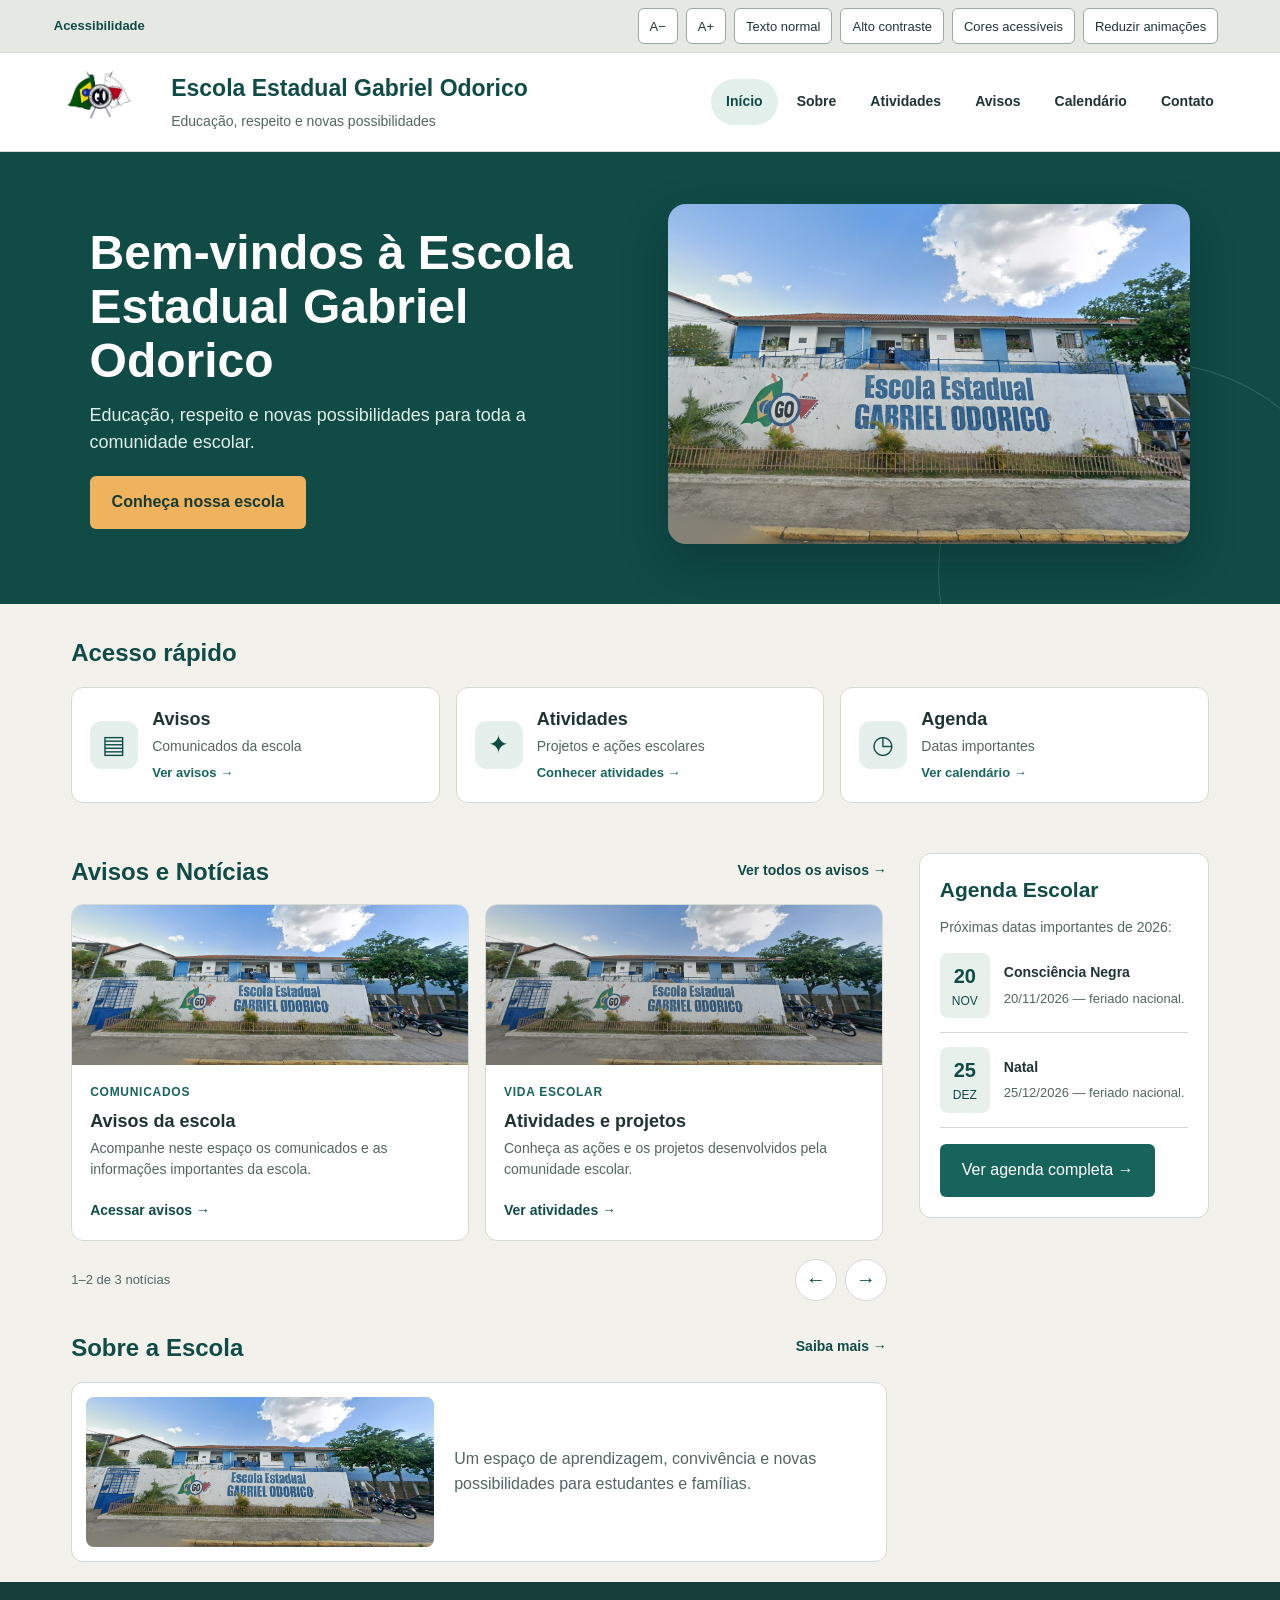
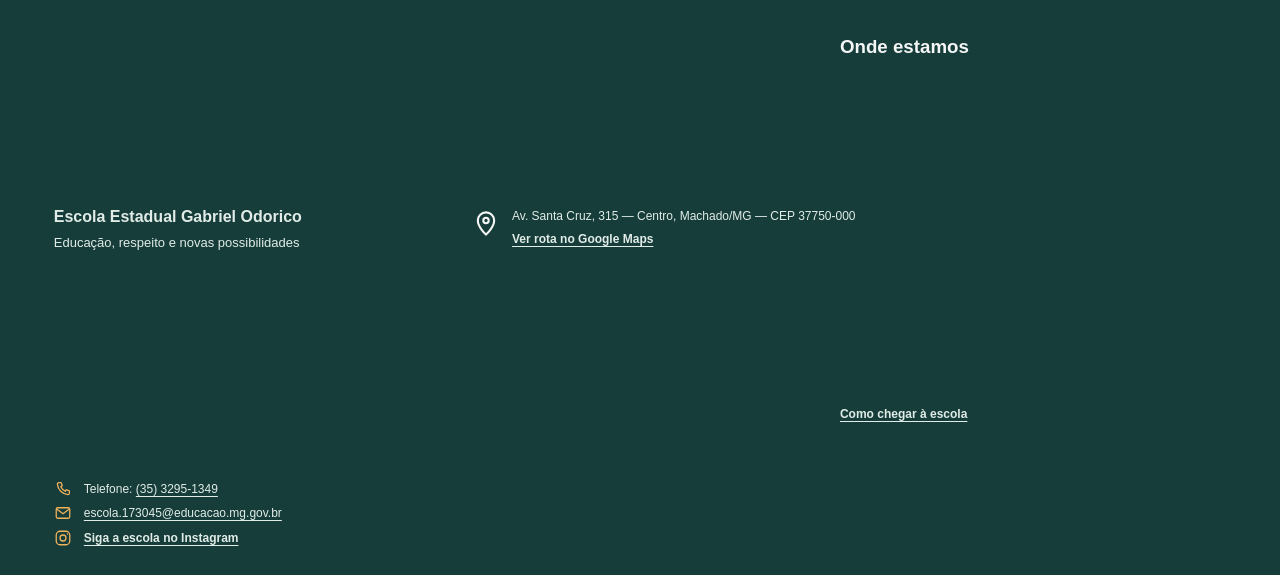
==== site-escola-gabriel-odorico-planilha-agenda/site-escola-gabriel-odorico-main/index.html @ 4b236f53 "EEGO" ====
<!DOCTYPE html>
<html lang="pt-BR">

<head>
    <meta charset="UTF-8">
    <meta name="viewport" content="width=device-width, initial-scale=1.0">
    <meta name="description" content="Conheça a Escola Estadual Gabriel Odorico, acompanhe avisos e consulte a agenda escolar.">

    <title>Escola Estadual Gabriel Odorico</title>

    <link rel="stylesheet" href="style.css">
</head>

<body>

    <a class="pular-conteudo" href="#conteudo">Pular para o conteúdo</a>

    <div class="acessibilidade" role="group" aria-label="Opções de acessibilidade">
        <span class="acessibilidade-titulo">Acessibilidade</span>
        <button type="button" id="diminuirFonte" aria-label="Diminuir tamanho do texto">A−</button>
        <button type="button" id="aumentarFonte" aria-label="Aumentar tamanho do texto">A+</button>
        <button type="button" id="restaurarFonte">Texto normal</button>
        <button type="button" id="altoContraste" aria-pressed="false">Alto contraste</button>
        <button type="button" id="coresAcessiveis" aria-pressed="false">Cores acessíveis</button>
        <button type="button" id="reduzirAnimacoes" aria-pressed="false">Reduzir animações</button>
        <span class="status-acessibilidade" id="statusAcessibilidade" role="status" aria-live="polite"></span>
    </div>

    <header class="cabecalho">

        <div class="logo">
            <img src="515514932_17965787864923751_4791740859324778420_n.jpg" alt="Logo da escola">
        </div>

        <div class="identidade">

            <h1>Escola Estadual Gabriel Odorico</h1>

            <p>Educação, respeito e novas possibilidades</p>

        </div>

        <button
            class="menu-mobile"
            id="menuMobile"
            aria-label="Abrir menu"
            aria-expanded="false">

            ☰

        </button>

        <nav class="menu" id="menu" aria-label="Navegação principal">

            <a href="index.html" class="ativo" aria-current="page">Início</a>
            <a href="sobre.html">Sobre</a>
            <a href="atividades.html">Atividades</a>
            <a href="noticias.html">Avisos</a>
            <a href="calendario.html">Calendário</a>
            <a href="#contato">Contato</a>
        </nav>

    </header>


    <!-- BANNER PRINCIPAL -->

    <section class="banner" aria-labelledby="tituloInicio">

        <div class="banner-texto">

            <h2 id="tituloInicio">Bem-vindos à Escola Estadual Gabriel Odorico</h2>

            <p>
                Educação, respeito e novas possibilidades para toda a comunidade escolar.
            </p>

            <a href="sobre.html" class="botao">Conheça nossa escola</a>

        </div>

        <div class="banner-imagem">

            <img
                src="Foto.png"
                alt="Registro da Escola Estadual Gabriel Odorico">

        </div>

    </section>


    <!-- ATALHOS RÁPIDOS -->

    <section class="container">

        <div class="titulo-secao">

            <h2>Acesso rápido</h2>

        </div>

        <div class="atalhos">

            <a href="noticias.html" class="atalho">
                <span class="icone" aria-hidden="true">▤</span>
                <h3>Avisos</h3>
                <p>Comunicados da escola</p>
                <span class="atalho-link">Ver avisos <span aria-hidden="true">→</span></span>
            </a>

            <a href="atividades.html" class="atalho">
                <span class="icone" aria-hidden="true">✦</span>
                <h3>Atividades</h3>
                <p>Projetos e ações escolares</p>
                <span class="atalho-link">Conhecer atividades <span aria-hidden="true">→</span></span>
            </a>

            <a href="calendario.html" class="atalho">
                <span class="icone" aria-hidden="true">◷</span>
                <h3>Agenda</h3>
                <p>Datas importantes</p>
                <span class="atalho-link">Ver calendário <span aria-hidden="true">→</span></span>
            </a>

        </div>

    </section>


    <!-- CONTEÚDO PRINCIPAL -->

    <main class="container" id="conteudo">

        <div class="conteudo-principal">

            <!-- COLUNA PRINCIPAL -->

            <div class="coluna-principal">


                <!-- AVISOS E NOTÍCIAS -->

                <section class="noticias-section" id="avisos">

                    <div class="titulo-secao">

                        <h2>Avisos e Notícias</h2>

                        <a href="noticias.html">Ver todos os avisos <span aria-hidden="true">→</span></a>

                    </div>

                    <p class="feed-status" id="feedStatus" role="status" aria-live="polite">
                        
                    </p>

                    <div class="carrossel-noticias" role="group" aria-label="Carrossel de avisos e notícias">
                        <div class="noticias" id="carrosselNoticias" tabindex="0" aria-label="Notícias; use os botões anterior e próxima para navegar">
                            <article class="noticia">
                                <img class="imagem-noticia" src="Foto.png" alt="">

                                <div class="noticia-conteudo">
                                    <small>Comunicados</small>
                                    <h3>Avisos da escola</h3>
                                    <p>Acompanhe neste espaço os comunicados e as informações importantes da escola.</p>
                                    <a href="noticias.html">Acessar avisos <span aria-hidden="true">→</span></a>
                                </div>
                            </article>

                            <article class="noticia">
                                <img class="imagem-noticia imagem-noticia-alternativa" src="Foto.png" alt="">
                                <div class="noticia-conteudo">
                                    <small>Vida escolar</small>
                                    <h3>Atividades e projetos</h3>
                                    <p>Conheça as ações e os projetos desenvolvidos pela comunidade escolar.</p>
                                    <a href="atividades.html">Ver atividades <span aria-hidden="true">→</span></a>
                                </div>
                            </article>

                            <article class="noticia">
                                <img class="imagem-noticia imagem-noticia-comunidade" src="Foto.png" alt="">
                                <div class="noticia-conteudo">
                                    <small>Informações</small>
                                    <h3>Novidades da comunidade</h3>
                                    <p>Consulte as atualizações e participe da vida escolar.</p>
                                    <a href="noticias.html">Ver novidades <span aria-hidden="true">→</span></a>
                                </div>
                            </article>
                        </div>
                        <div class="controles-carrossel">
                            <span id="posicaoCarrossel" role="status" aria-live="polite">1–2 de 3 notícias</span>
                            <div class="botoes-carrossel">
                                <button type="button" id="noticiaAnterior" aria-label="Mostrar notícias anteriores">←</button>
                                <button type="button" id="proximaNoticia" aria-label="Mostrar próximas notícias">→</button>
                            </div>
                        </div>
                    </div>

                </section>


                <!-- DESTAQUES DA ESCOLA -->

                <section class="destaques" id="sobre">

                    <div class="titulo-secao">

                        <h2>Sobre a Escola</h2>

                        <a href="sobre.html">Saiba mais <span aria-hidden="true">→</span></a>

                    </div>

                    <div class="apresentacao-escola">
                        <img src="Foto.png" alt="Registro da Escola Estadual Gabriel Odorico">
                        <p>
                            Um espaço de aprendizagem, convivência e novas possibilidades para estudantes e famílias.
                        </p>
                    </div>

                </section>

            </div>


            <!-- PRÉVIA DA AGENDA ESCOLAR -->

            <aside class="eventos" aria-labelledby="agendaInicio">
                <h2 id="agendaInicio">Agenda Escolar</h2>
                <p class="feed-status" id="agendaStatus" role="status" aria-live="polite"></p>
                <p>Próximas datas importantes de 2026:</p>

                <div class="evento">
                    <div class="data"><strong>20</strong><span>NOV</span></div>
                    <div>
                        <h3>Consciência Negra</h3>
                        <p>20/11/2026 — feriado nacional.</p>
                    </div>
                </div>

                <div class="evento">
                    <div class="data"><strong>25</strong><span>DEZ</span></div>
                    <div>
                        <h3>Natal</h3>
                        <p>25/12/2026 — feriado nacional.</p>
                    </div>
                </div>

                <a class="botao" href="calendario.html">Ver agenda completa →</a>
            </aside>

        </div>

    </main>


    <!-- RODAPÉ -->

    <footer class="rodape" id="contato">


        <!-- NOME DA ESCOLA -->

        <div class="rodape-escola">

            <h3>Escola Estadual Gabriel Odorico</h3>

            <p>
                Educação, respeito e novas possibilidades
            </p>

        </div>


        <!-- ENDEREÇO -->

        <div class="rodape-endereco">

            <svg class="icone-localizacao" aria-hidden="true" viewBox="0 0 24 24">
                <path d="M12 21s7-6.2 7-12a7 7 0 1 0-14 0c0 5.8 7 12 7 12Z" fill="none" stroke="currentColor" stroke-width="1.8"/>
                <circle cx="12" cy="9" r="2.3" fill="none" stroke="currentColor" stroke-width="1.8"/>
            </svg>

            <div class="endereco-texto">

                <p>
                    Av. Santa Cruz, 315 — Centro, Machado/MG — CEP 37750-000
                </p>

                <a class="link-mapa" href="https://www.google.com/maps/dir/?api=1&amp;destination=Escola+Estadual+Gabriel+Odorico" target="_blank" rel="noopener noreferrer">
                    Ver rota no Google Maps
                </a>

            </div>

        </div>


        <!-- MAPA INTERATIVO DA ESCOLA -->
        <div class="rodape-mapa">
            <h3>Onde estamos</h3>
            <iframe
                title="Mapa da Escola Estadual Gabriel Odorico em Machado, MG"
                src="https://www.google.com/maps?q=-21.6808297,-45.9228668&amp;z=17&amp;output=embed"
                width="100%"
                height="320"
                style="border:0;"
                loading="lazy"
                referrerpolicy="no-referrer-when-downgrade"
                allowfullscreen></iframe>
            <a class="link-mapa" href="https://www.google.com/maps/dir/?api=1&amp;destination=-21.6808297%2C-45.9228668" target="_blank" rel="noopener noreferrer">Como chegar à escola</a>
        </div>

        <!-- TELEFONE E EMAIL -->

        <div class="rodape-contato">

            <div class="contato-item">

                <svg aria-hidden="true" viewBox="0 0 24 24"><path d="M6.5 3.5h3l1.5 4-2 1.5a15 15 0 0 0 6 6l1.5-2 4 1.5v3c0 1.1-.9 2-2 2A15.5 15.5 0 0 1 4.5 5.5c0-1.1.9-2 2-2Z" fill="none" stroke="currentColor" stroke-width="1.7" stroke-linejoin="round"/></svg>

                <p>Telefone: <a href="tel:+553532951349">(35) 3295-1349</a></p>

            </div>

            <div class="contato-item">

                <svg aria-hidden="true" viewBox="0 0 24 24"><rect x="3" y="5" width="18" height="14" rx="2" fill="none" stroke="currentColor" stroke-width="1.7"/><path d="m4 7 8 6 8-6" fill="none" stroke="currentColor" stroke-width="1.7"/></svg>

                <p><a href="mailto:escola.173045@educacao.mg.gov.br">escola.173045@educacao.mg.gov.br</a></p>

            </div>

            <div class="contato-item">

                <svg aria-hidden="true" viewBox="0 0 24 24"><rect x="3" y="3" width="18" height="18" rx="5" fill="none" stroke="currentColor" stroke-width="1.7"/><circle cx="12" cy="12" r="4" fill="none" stroke="currentColor" stroke-width="1.7"/><circle cx="18" cy="6.5" r="1" fill="currentColor"/></svg>

                <a class="link-instagram" href="https://www.instagram.com/eegabrielodorico/" target="_blank" rel="noopener noreferrer">
                    Siga a escola no Instagram
                </a>

            </div>

        </div>


    </footer>

    <!-- JAVASCRIPT -->

    <script src="script.js"></script>

</body>

</html>
---- site-escola-gabriel-odorico-planilha-agenda/site-escola-gabriel-odorico-main/style.css ----
/* CONFIGURAÇÕES GERAIS */

* {
    margin: 0;
    padding: 0;
    box-sizing: border-box;
}

html {
    scroll-behavior: smooth;
}

body {
    font-family: Arial, Helvetica, sans-serif;
    color: #222;
    background-color: #f7f7f7;
}

body.alto-contraste,
body.alto-contraste * {
    color: #fff !important;
    background-color: #000 !important;
    border-color: #fff !important;
}

body.alto-contraste a {
    text-decoration: underline;
}

a:focus-visible,
button:focus-visible {
    outline: 3px solid #155eef;
    outline-offset: 3px;
}

.pular-conteudo {
    position: absolute;
    top: -100px;
    left: 12px;
    z-index: 10;
    padding: 10px 14px;
    background: #fff;
    color: #222;
}

.pular-conteudo:focus {
    top: 12px;
}

a {
    text-decoration: none;
    color: inherit;
}

.container {
    max-width: 1400px;
    margin: auto;
    padding: 20px 4% 10px;
}


/* CABEÇALHO */

.cabecalho {
    display: flex;
    align-items: center;
    justify-content: space-between;
    gap: 20px;
    padding: 12px 4%;
    background-color: white;
    border-bottom: 1px solid #ddd;
}

.logo img {
    width: 120px;
    height: 65px;
    object-fit: contain;
}

.identidade {
    flex: 1;
}

.identidade h1 {
    font-size: 23px;
    margin-bottom: 5px;
}

.identidade p {
    color: #666;
    font-size: 14px;
}

.menu {
    display: flex;
    align-items: center;
    gap: 8px;
}

.menu a {
    padding: 12px 15px;
    font-size: 14px;
    border-radius: 4px;
}

.menu a:hover,
.menu .ativo {
    background-color: #e5e5e5;
}

.menu-mobile {
    display: none;
    background: none;
    border: none;
    font-size: 28px;
    cursor: pointer;
}


/* BANNER PRINCIPAL */

.banner {
    display: flex;
    align-items: center;
    justify-content: space-between;
    gap: 40px;
    padding: 35px 7%;
    background-color: #dfe0e3;
}

.banner-texto {
    flex: 1;
}

.banner-texto h2 {
    font-size: 36px;
    margin-bottom: 15px;
}

.banner-texto p {
    font-size: 18px;
    line-height: 1.5;
    margin-bottom: 20px;
}

.botao {
    display: inline-block;
    background-color: #555;
    color: white;
    padding: 14px 22px;
    border-radius: 6px;
    transition: 0.3s;
}

.botao:hover {
    background-color: #333;
}

.banner-imagem {
    flex: 1;
}

.banner-imagem img {
    width: 100%;
    height: 240px;
    object-fit: cover;
    border-radius: 5px;
}


/* TÍTULOS DAS SEÇÕES */

.titulo-secao {
    display: flex;
    align-items: center;
    justify-content: space-between;
    gap: 15px;
    margin-bottom: 12px;
}

.titulo-secao h2 {
    font-size: 24px;
}

.titulo-secao a {
    font-size: 14px;
    white-space: nowrap;
}


/* ATALHOS RÁPIDOS */

.atalhos {
    display: grid;
    grid-template-columns: repeat(5, 1fr);
    gap: 12px;
}

.atalho {
    background-color: white;
    border: 1px solid #ccc;
    border-radius: 5px;
    padding: 20px 12px;
    text-align: center;
    transition: 0.3s;
}

.atalho:hover {
    transform: translateY(-4px);
    box-shadow: 0 4px 10px #00000015;
}

.icone {
    display: block;
    font-size: 35px;
    margin-bottom: 10px;
}

.atalho h3 {
    font-size: 18px;
    margin-bottom: 8px;
}

.atalho p {
    font-size: 14px;
    color: #666;
    margin-bottom: 10px;
}


/* ÁREA PRINCIPAL */

.conteudo-principal {
    display: grid;
    grid-template-columns: minmax(0, 3fr) minmax(260px, 1fr);
    gap: 25px;
}

.coluna-principal {
    min-width: 0;
}


/* AVISOS E NOTÍCIAS */

.noticias {
    display: grid;
    grid-template-columns: repeat(3, minmax(0, 1fr));
    gap: 10px;
}

.feed-status {
    margin: -4px 0 12px;
    color: #555;
    font-size: 12px;
    line-height: 1.4;
}

.noticia {
    display: flex;
    flex-direction: row;
    align-items: flex-start;
    gap: 12px;

    min-width: 0;
    min-height: 145px;

    padding: 12px;

    background-color: white;
    border: 1px solid #ddd;
    border-radius: 4px;
}


/* QUADRADO DAS IMAGENS */

.imagem-placeholder {
    width: 90px;
    height: 65px;

    flex-shrink: 0;

    background-color: #e0e2e5;

    border: 1px solid #bfc2c5;

    position: relative;

    overflow: hidden;
}


/* PRIMEIRA LINHA DIAGONAL */

.imagem-placeholder::before {
    content: "";

    position: absolute;

    width: 140%;
    height: 1px;

    background-color: #b5b8bb;

    top: 50%;
    left: -20%;

    transform: rotate(33deg);
}


/* SEGUNDA LINHA DIAGONAL */

.imagem-placeholder::after {
    content: "";

    position: absolute;

    width: 140%;
    height: 1px;

    background-color: #b5b8bb;

    top: 50%;
    left: -20%;

    transform: rotate(-33deg);
}


/* TEXTO DAS NOTÍCIAS */

.noticia-conteudo {
    display: flex;
    flex-direction: column;

    flex: 1;
    min-width: 0;

    height: 100%;
}

.noticia small {
    display: block;

    color: #777;
    font-size: 11px;

    margin-bottom: 5px;
}

.noticia h3 {
    font-size: 14px;
    line-height: 1.2;

    margin: 0 0 8px 0;
}

.noticia p {
    color: #666;

    font-size: 12px;
    line-height: 1.35;

    margin-bottom: 8px;
}

.noticia a {
    display: inline-block;

    font-size: 12px;
    font-weight: bold;

    margin-top: auto;
}


/* DESTAQUES DA ESCOLA */

.destaques {
    margin-top: 35px;
    margin-bottom: 0;
}

.sobre-introducao {
    margin: -2px 0 14px;
    color: #555;
    font-size: 14px;
    line-height: 1.5;
}

.destaques-cards {
    display: grid;
    grid-template-columns: repeat(3, minmax(0, 1fr));
    gap: 10px;
}


/* CARD DE DESTAQUE */

.destaque {
    display: flex;
    flex-direction: row;
    align-items: center;

    gap: 12px;

    min-width: 0;
    min-height: 100px;

    padding: 12px;

    background-color: white;
    border: 1px solid #ddd;
    border-radius: 4px;
}


/* QUADRADO DOS DESTAQUES */

.destaque .imagem-placeholder {
    width: 82px;
    height: 70px;

    flex-shrink: 0;
}


/* TEXTO DOS DESTAQUES */

.destaque-conteudo {
    flex: 1;
    min-width: 0;
}

.destaque h3 {
    font-size: 14px;
    line-height: 1.2;

    margin-bottom: 8px;
}

.destaque p {
    color: #666;

    font-size: 12px;
    line-height: 1.35;
}


/* PRÓXIMOS EVENTOS */

.eventos {
    background-color: white;
    border: 1px solid #ddd;
    border-radius: 5px;

    padding: 18px;

    align-self: start;
}

.eventos h2 {
    font-size: 21px;
    margin-bottom: 15px;
}

.evento {
    display: flex;
    align-items: center;
    gap: 12px;
    padding: 8px 0;
    border-bottom: 1px solid #ddd;
}

.data {
    display: flex;
    flex-direction: column;
    align-items: center;

    min-width: 50px;

    padding: 8px;

    background-color: #eee;
    border: 1px solid #ccc;
}

.data strong {
    font-size: 20px;
}

.data span {
    font-size: 12px;
}

.evento h3 {
    font-size: 14px;
    margin-bottom: 5px;
}

.evento p {
    font-size: 13px;
    color: #777;
}


/* CALENDÁRIO */

.calendario {
    margin-top: 20px;
}

.calendario h3 {
    margin-bottom: 10px;
}

.calendario p {
    color: #666;

    font-size: 14px;
    line-height: 1.5;

    margin-bottom: 12px;
}

.calendario table {
    width: 100%;
    border-collapse: collapse;
    text-align: center;
    font-size: 13px;
}

.calendario th,
.calendario td {
    padding: 7px 3px;
}

.calendario th {
    font-weight: bold;
}

.calendario td {
    border: 1px solid #eee;
}

.dia-evento {
    background-color: #777;
    color: white;
    border-radius: 50%;
}

.calendario-pagina {
    max-width: 760px;
    margin: 20px auto;
}

.navegacao-calendario {
    display: grid;
    grid-template-columns: 44px 1fr 44px;
    align-items: center;
    gap: 12px;
    margin-bottom: 12px;
}

.navegacao-calendario h2 {
    margin: 0;
    text-align: center;
    text-transform: capitalize;
}

.seta-calendario {
    width: 42px;
    height: 42px;
    border: 1px solid #ccc;
    border-radius: 50%;
    background: #f7f7f7;
    color: #222;
    font-size: 24px;
    cursor: pointer;
}

.seta-calendario:hover {
    background: #e5e5e5;
}

.calendario-mensal {
    margin-top: 20px;
}

.dias-semana,
.grade-calendario {
    display: grid;
    grid-template-columns: repeat(7, minmax(0, 1fr));
    text-align: center;
}

.dias-semana {
    padding-bottom: 8px;
    color: #666;
    font-size: 13px;
    font-weight: bold;
}

.grade-calendario {
    gap: 5px;
}

.dia-calendario {
    display: flex;
    min-height: 58px;
    flex-direction: column;
    align-items: center;
    justify-content: center;
    gap: 3px;
    border: 1px solid #eee;
    border-radius: 5px;
    background: #fff;
    font-size: 14px;
}

.dia-calendario.vazio {
    border-color: transparent;
    background: transparent;
}

.dia-calendario.feriado {
    border-color: #777;
    background: #e5e5e5;
    font-weight: bold;
}

.marcador-feriado {
    width: 6px;
    height: 6px;
    border-radius: 50%;
    background: #555;
}

.lista-feriados-mes,
.lista-eventos-escola {
    margin-top: 24px;
}

.lista-feriados-mes h3,
.lista-eventos-escola h3 {
    margin-bottom: 10px;
    font-size: 18px;
}

.feriado-mes {
    padding: 10px 0;
    border-bottom: 1px solid #ddd;
}

.feriado-mes strong {
    display: block;
    margin-bottom: 4px;
}

.feriado-mes p,
#semFeriados {
    color: #666;
    font-size: 13px;
    line-height: 1.4;
}

#semFeriados {
    margin: 0;
}

body.alto-contraste .dia-calendario.feriado,
body.alto-contraste .seta-calendario {
    border: 1px solid #fff;
}


/* RODAPÉ */

.rodape {
    width: 100%;
    min-height: 70px;

    display: grid;

    grid-template-columns:
        1.45fr
        1fr
        1.2fr;

    align-items: center;

    gap: 25px;

    padding: 8px 4.2%;

    background-color: #d1d2d5;

    border-top: 1px solid #c5c5c5;

    color: #222;
}


/* NOME DA ESCOLA */

.rodape-escola {
    min-width: 0;
}

.rodape-escola h3 {
    font-size: 16px;
    font-weight: 600;

    margin-bottom: 3px;

    white-space: nowrap;
}

.rodape-escola p {
    font-size: 13px;
    color: #666;

    white-space: nowrap;
}


/* ENDEREÇO */

.rodape-endereco {
    display: flex;
    align-items: center;

    gap: 12px;

    min-width: 0;
}

.icone-localizacao {
    width: 26px;
    height: 34px;

    flex-shrink: 0;
}

.endereco-texto p {
    font-size: 12px;
    color: #666;

    line-height: 1.5;

    white-space: nowrap;
}

.link-mapa {
    display: inline-block;
    margin-top: 5px;
    color: #333;
    font-size: 12px;
    text-decoration: underline;
}


/* TELEFONE E EMAIL */

.rodape-contato {
    display: flex;
    flex-direction: column;

    gap: 6px;

    min-width: 0;
}

.contato-item {
    display: flex;
    align-items: center;

    gap: 12px;
}

.contato-item span {
    width: 17px;
    flex-shrink: 0;

    color: #777;
}

.contato-item p {
    font-size: 12px;
    color: #666;

    white-space: nowrap;
}

.link-instagram {
    color: #666;
    font-size: 12px;
    text-decoration: underline;
}


/* REDES SOCIAIS */

.rodape-redes {
    display: flex;
    align-items: center;
    justify-content: flex-end;

    gap: 18px;
}

.acessibilidade {
    display: flex;
    align-items: center;
    justify-content: flex-end;
    flex-wrap: wrap;
    gap: 8px;
    padding: 8px 4.2%;
    background: #d1d2d5;
}

.status-acessibilidade {
    color: #333;
    font-size: 12px;
}

.acessibilidade button {
    padding: 6px 10px;
    border: 1px solid #777;
    border-radius: 4px;
    background: #fff;
    color: #222;
    cursor: pointer;
}

.rede-social {
    width: 38px;
    height: 38px;

    display: flex;
    align-items: center;
    justify-content: center;

    flex-shrink: 0;

    border-radius: 50%;

    background-color: #777;
    color: white;

    transition: background-color 0.2s;
}

.rede-social:hover {
    background-color: #555;
}

body.cores-acessiveis .menu a:hover,
body.cores-acessiveis .menu .ativo {
    background-color: #dceeff;
    color: #123b63;
    outline: 2px solid #245b8f;
}

body.cores-acessiveis .botao {
    background-color: #174f7a;
    color: #fff;
    border: 2px solid #103653;
}

body.cores-acessiveis .acessibilidade {
    background-color: #e8f1f8;
}

body.cores-acessiveis .acessibilidade button[aria-pressed="true"] {
    background-color: #174f7a;
    color: #fff;
    border-color: #103653;
}

body.cores-acessiveis .status-acessibilidade {
    color: #123b63;
}

body.cores-acessiveis .dia-calendario.feriado {
    background-color: #fff2b3;
    border: 2px solid #174f7a;
    color: #123b63;
}

body.cores-acessiveis .marcador-feriado {
    width: auto;
    height: auto;
    border-radius: 0;
    background: transparent;
}

body.cores-acessiveis .marcador-feriado::after {
    content: "F";
    font-size: 10px;
    font-weight: bold;
}

body.cores-acessiveis .seta-calendario {
    background-color: #e8f1f8;
    color: #123b63;
    border: 2px solid #174f7a;
}


/* RESPONSIVIDADE PARA TABLETS */

@media (max-width: 1000px) {

    .cabecalho {
        flex-wrap: wrap;
    }

    .menu {
        width: 100%;

        justify-content: center;
        flex-wrap: wrap;
    }

    .atalhos {
        grid-template-columns: repeat(3, 1fr);
    }
.conteudo-principal {
    display: grid;
    grid-template-columns: 3fr 1fr;
    gap: 25px;

    align-items: start;
}

    .eventos {
        width: 100%;
    }

    .rodape {
        grid-template-columns: 1fr 1fr;

        gap: 18px;

        padding: 20px 4%;
    }

    .rodape-redes {
        justify-content: flex-start;
    }

}


/* RESPONSIVIDADE PARA CELULARES */

@media (max-width: 600px) {

    /* CABEÇALHO */

    .cabecalho {
        gap: 10px;
    }

    .logo img {
        width: 65px;
        height: 50px;
    }

    .identidade h1 {
        font-size: 16px;
    }

    .identidade p {
        font-size: 12px;
    }

    .menu-mobile {
        display: block;
    }

    .menu {
        display: none;

        flex-direction: column;
        align-items: stretch;
    }

    .menu.aberto {
        display: flex;
    }

    .menu a {
        text-align: center;
    }


    /* BANNER */

    .banner {
        flex-direction: column;

        padding: 30px 5%;

        gap: 20px;
    }

    .banner-texto h2 {
        font-size: 27px;
    }

    .banner-texto p {
        font-size: 16px;
    }

    .banner-imagem img {
        height: 180px;
    }


    /* ATALHOS */

    .atalhos {
        grid-template-columns: repeat(2, 1fr);
    }


    /* NOTÍCIAS */

    .noticias {
        grid-template-columns: 1fr;
    }

    .noticia {
        min-height: 120px;
    }

    .noticia .imagem-placeholder {
        width: 100px;
        height: 70px;
    }


    /* DESTAQUES */

    .destaques-cards {
        grid-template-columns: 1fr;
    }

    .destaque {
        min-height: 100px;
    }


    /* TÍTULOS */

    .titulo-secao h2 {
        font-size: 20px;
    }

    .titulo-secao a {
        font-size: 12px;
    }


    /* RODAPÉ */

    .rodape {
        grid-template-columns: 1fr;

        gap: 20px;

        padding: 25px 6%;
    }

    .rodape-escola h3,
    .rodape-escola p,
    .endereco-texto p,
    .contato-item p {
        white-space: normal;
    }

    .rodape-redes {
        justify-content: center;
    }

    .calendario-pagina {
        padding: 14px;
    }

    .navegacao-calendario {
        grid-template-columns: 38px 1fr 38px;
        gap: 7px;
    }

    .seta-calendario {
        width: 36px;
        height: 36px;
        font-size: 20px;
    }

    .dias-semana {
        font-size: 11px;
    }

    .grade-calendario {
        gap: 3px;
    }

    .dia-calendario {
        min-height: 44px;
        font-size: 12px;
    }

}

/* AJUSTE DO CALENDÁRIO */

.calendario {
    margin-top: 12px;
}

.calendario h3 {
    margin-bottom: 5px;
}

.calendario p {
    margin-bottom: 5px;
}

.calendario table {
    width: 100%;
    border-collapse: collapse;
    table-layout: fixed;
}

.calendario th,
.calendario td {
    text-align: center;
    padding: 4px 2px;
    font-size: 13px;
    height: 27px;
}

.calendario td {
    border: 1px solid #eee;
}

.calendario th {
    font-weight: bold;
}

.eventos {
    padding: 14px;
}

/* IDENTIDADE VISUAL E ACESSIBILIDADE */

:root {
    color-scheme: light;
    --cor-texto: #203432;
    --cor-secundaria: #526561;
    --cor-fundo: #f3f1eb;
    --cor-superficie: #fff;
    --cor-borda: #d3d9d4;
    --cor-destaque: #17645c;
    --cor-destaque-escura: #104b46;
    --cor-acento: #f0b35d;
}

body {
    color: var(--cor-texto);
    background: var(--cor-fundo);
    line-height: 1.55;
}

.cabecalho {
    position: relative;
    gap: 24px;
    background: var(--cor-superficie);
    border-color: var(--cor-borda);
}

.logo img {
    width: 96px;
    height: 66px;
}

.identidade h1 {
    color: var(--cor-destaque-escura);
}

.identidade p,
.atalho p,
.sobre-introducao,
.noticia p,
.destaque p {
    color: var(--cor-secundaria);
}

.menu {
    gap: 4px;
}

.menu a {
    border-radius: 999px;
    font-weight: 600;
}

.menu a:hover,
.menu .ativo {
    color: var(--cor-destaque-escura);
    background: #e3efea;
}

.banner {
    position: relative;
    overflow: hidden;
    gap: 56px;
    padding: 52px max(7%, calc((100% - 1240px) / 2));
    color: #fff;
    background: var(--cor-destaque-escura);
}

.banner::before {
    position: absolute;
    right: -80px;
    bottom: -180px;
    width: 420px;
    height: 420px;
    border: 1px solid #ffffff26;
    border-radius: 50%;
    content: "";
}

.banner-texto,
.banner-imagem {
    position: relative;
    z-index: 1;
}

.banner-texto h2 {
    max-width: 620px;
    font-size: clamp(30px, 4vw, 48px);
    line-height: 1.12;
}

.banner-texto p {
    max-width: 480px;
    color: #e0eeea;
}

.banner .botao {
    color: #173a35;
    background: var(--cor-acento);
    font-weight: 700;
}

.banner .botao:hover {
    background: #ffd18b;
}

.banner-imagem img {
    height: clamp(220px, 28vw, 340px);
    border-radius: 18px;
    box-shadow: 0 18px 45px #061f1d55;
}

.container {
    max-width: 1240px;
    padding-top: 30px;
    padding-bottom: 20px;
}

.titulo-secao {
    margin-bottom: 16px;
}

.titulo-secao h2,
.eventos h2 {
    color: var(--cor-destaque-escura);
}

.titulo-secao a,
.noticia a,
.link-mapa,
.link-instagram {
    color: var(--cor-destaque-escura);
    font-weight: 700;
}

.atalhos {
    grid-template-columns: repeat(3, minmax(0, 1fr));
    gap: 16px;
}

.atalho {
    display: grid;
    grid-template-columns: 48px 1fr;
    align-items: center;
    column-gap: 14px;
    padding: 18px;
    text-align: left;
    background: var(--cor-superficie);
    border: 1px solid var(--cor-borda);
    border-radius: 12px;
}

.atalho .icone {
    display: grid;
    grid-row: span 3;
    place-items: center;
    width: 48px;
    height: 48px;
    margin: 0;
    color: var(--cor-destaque-escura);
    background: #e5f0ec;
    border-radius: 12px;
    font-size: 25px;
}

.atalho h3 {
    margin: 0;
}

.atalho p {
    margin: 2px 0 6px;
}

.atalho-link {
    color: var(--cor-destaque);
    font-size: 13px;
    font-weight: 700;
}

.conteudo-principal {
    grid-template-columns: minmax(0, 1fr) 290px;
    gap: 32px;
}

.noticias-section,
.destaques,
.eventos {
    min-width: 0;
}

.carrossel-noticias .noticias {
    display: flex;
    gap: 16px;
    overflow-x: auto;
    padding: 2px 2px 12px;
    scroll-behavior: smooth;
    scroll-snap-type: x mandatory;
    scrollbar-color: var(--cor-destaque) #dfe7e2;
}

.carrossel-noticias .noticia {
    flex: 0 0 calc((100% - 16px) / 2);
    flex-direction: column;
    gap: 0;
    min-height: 0;
    padding: 0;
    overflow: hidden;
    background: var(--cor-superficie);
    border: 1px solid var(--cor-borda);
    border-radius: 12px;
    scroll-snap-align: start;
}

.imagem-noticia {
    display: block;
    width: 100%;
    height: 160px;
    object-fit: cover;
    background: #dbe7e1;
}

.imagem-noticia-alternativa {
    object-position: 70% center;
    filter: saturate(.8) brightness(.92);
}

.imagem-noticia-comunidade {
    object-position: 35% center;
    filter: saturate(1.12) brightness(.88);
}

.carrossel-noticias .noticia-conteudo {
    gap: 5px;
    height: auto;
    min-height: 175px;
    padding: 18px;
}

.noticia small {
    color: var(--cor-destaque);
    font-size: 12px;
    font-weight: 700;
    text-transform: uppercase;
    letter-spacing: .06em;
}

.noticia h3 {
    margin-bottom: 0;
    font-size: 18px;
}

.noticia p {
    margin-bottom: 10px;
    font-size: 14px;
    line-height: 1.5;
}

.noticia a {
    margin-top: auto;
    font-size: 14px;
}

.controles-carrossel {
    display: flex;
    align-items: center;
    justify-content: space-between;
    gap: 12px;
    padding-top: 6px;
    color: var(--cor-secundaria);
    font-size: 13px;
}

.botoes-carrossel {
    display: flex;
    gap: 8px;
}

.botoes-carrossel button {
    width: 42px;
    height: 42px;
    color: var(--cor-destaque-escura);
    background: var(--cor-superficie);
    border: 1px solid var(--cor-borda);
    border-radius: 50%;
    cursor: pointer;
    font-size: 20px;
}

.botoes-carrossel button:hover:not(:disabled) {
    color: #fff;
    background: var(--cor-destaque);
}

.botoes-carrossel button:disabled {
    cursor: not-allowed;
    opacity: .48;
}

.destaques {
    margin-top: 28px;
}

.apresentacao-escola {
    display: grid;
    grid-template-columns: minmax(180px, 1fr) 1.2fr;
    align-items: center;
    gap: 20px;
    padding: 14px;
    background: var(--cor-superficie);
    border: 1px solid var(--cor-borda);
    border-radius: 12px;
}

.apresentacao-escola img {
    display: block;
    width: 100%;
    height: 150px;
    object-fit: cover;
    border-radius: 8px;
}

.apresentacao-escola p {
    max-width: 420px;
    color: var(--cor-secundaria);
    font-size: 16px;
}

.eventos {
    padding: 20px;
    background: var(--cor-superficie);
    border-color: var(--cor-borda);
    border-radius: 12px;
}

.eventos > p:not(.feed-status) {
    color: var(--cor-secundaria);
    font-size: 14px;
}

.evento {
    gap: 14px;
    padding: 14px 0;
    border-color: var(--cor-borda);
}

.data {
    color: var(--cor-destaque-escura);
    background: #e8f0eb;
    border: 0;
    border-radius: 8px;
}

.evento p {
    color: var(--cor-secundaria);
}

.eventos .botao {
    margin-top: 16px;
    background: var(--cor-destaque);
}

.rodape {
    grid-template-columns: 1.15fr 1fr 1.15fr;
    gap: 32px;
    padding: 28px max(4.2%, calc((100% - 1240px) / 2));
    color: #f4f7f5;
    background: #163d39;
    border: 0;
}

.rodape-escola h3,
.rodape-escola p,
.endereco-texto p,
.contato-item p,
.link-mapa,
.link-instagram {
    color: #e1ece8;
}

.rodape-escola h3 {
    white-space: normal;
}

.rodape-endereco,
.contato-item {
    align-items: flex-start;
}

.icone-localizacao {
    width: 28px;
    height: 34px;
}

.contato-item svg {
    width: 18px;
    height: 18px;
    flex: 0 0 18px;
    color: #f0b35d;
}

.rodape a {
    text-decoration: underline;
    text-underline-offset: 3px;
}

.acessibilidade {
    position: relative;
    z-index: 5;
    justify-content: flex-end;
    gap: 8px;
    padding: 8px 4.2%;
    color: var(--cor-texto);
    background: #e6e9e3;
    border-bottom: 1px solid var(--cor-borda);
}

.acessibilidade-titulo {
    margin-right: auto;
    color: var(--cor-destaque-escura);
    font-size: 13px;
    font-weight: 700;
}

.acessibilidade button {
    min-height: 36px;
    padding: 6px 11px;
    color: var(--cor-texto);
    background: var(--cor-superficie);
    border-color: #9aa9a2;
    border-radius: 6px;
    font-size: 13px;
}

.acessibilidade button[aria-pressed="true"] {
    color: #fff;
    background: var(--cor-destaque-escura);
    border-color: var(--cor-destaque-escura);
}

.status-acessibilidade {
    color: var(--cor-texto);
}

body.cores-acessiveis {
    --cor-texto: #172b45;
    --cor-secundaria: #344b67;
    --cor-fundo: #f3f5f8;
    --cor-borda: #74849a;
    --cor-destaque: #174f7a;
    --cor-destaque-escura: #123b63;
    --cor-acento: #f2cf66;
}

body.cores-acessiveis .menu a:hover,
body.cores-acessiveis .menu .ativo {
    color: #123b63;
    background: #dceeff;
    outline: 2px solid #245b8f;
}

body.cores-acessiveis .atalho .icone,
body.cores-acessiveis .data {
    color: #123b63;
    background: #fff2b3;
}

body.reduzir-animacoes *,
body.reduzir-animacoes *::before,
body.reduzir-animacoes *::after {
    scroll-behavior: auto !important;
    animation-duration: .01ms !important;
    animation-iteration-count: 1 !important;
    transition-duration: .01ms !important;
}

@media (max-width: 1000px) {
    .cabecalho {
        flex-wrap: wrap;
    }

    .menu {
        width: 100%;
        justify-content: center;
        flex-wrap: wrap;
    }

    .conteudo-principal {
        grid-template-columns: minmax(0, 1fr) 260px;
    }

    .rodape {
        grid-template-columns: 1fr 1fr;
    }
}

@media (max-width: 700px) {
    .acessibilidade {
        justify-content: flex-start;
        padding: 10px 5%;
    }

    .acessibilidade-titulo {
        flex-basis: 100%;
    }

    .status-acessibilidade {
        flex-basis: 100%;
    }

    .banner {
        flex-direction: column;
        gap: 24px;
        padding: 34px 5%;
    }

    .banner-texto h2 {
        font-size: 32px;
    }

    .atalhos {
        grid-template-columns: 1fr;
    }

    .conteudo-principal {
        grid-template-columns: 1fr;
        gap: 24px;
    }

    .eventos {
        grid-row: 1;
    }

    .carrossel-noticias .noticia {
        flex-basis: 100%;
    }

    .imagem-noticia {
        height: 190px;
    }

    .apresentacao-escola {
        grid-template-columns: 1fr;
    }

    .apresentacao-escola img {
        height: 190px;
    }

    .rodape {
        grid-template-columns: 1fr;
        gap: 20px;
        padding: 26px 6%;
    }

    .rodape-escola h3,
    .rodape-escola p,
    .endereco-texto p,
    .contato-item p {
        white-space: normal;
    }
}

@media (prefers-reduced-motion: reduce) {
    html {
        scroll-behavior: auto;
    }

    *,
    *::before,
    *::after {
        animation-duration: .01ms !important;
        animation-iteration-count: 1 !important;
        scroll-behavior: auto !important;
        transition-duration: .01ms !important;
    }
}
/* Google Maps integrado ao rodapé */
.rodape-mapa { width: 100%; margin: 22px 0; }
.rodape-mapa h3 { margin: 0 0 12px; }
.rodape-mapa iframe { display: block; width: 100%; max-width: 100%; border: 0; border-radius: 12px; }
.rodape-mapa .link-mapa { display: inline-block; margin-top: 12px; }
@media (max-width: 600px) { .rodape-mapa iframe { height: 270px; } }

/* Datas com eventos publicados na planilha */
.dia-com-evento { outline: 2px solid #1976d2; outline-offset: -2px; position: relative; }
.marcador-evento { color: #1976d2; font-weight: 800; margin-left: 3px; }
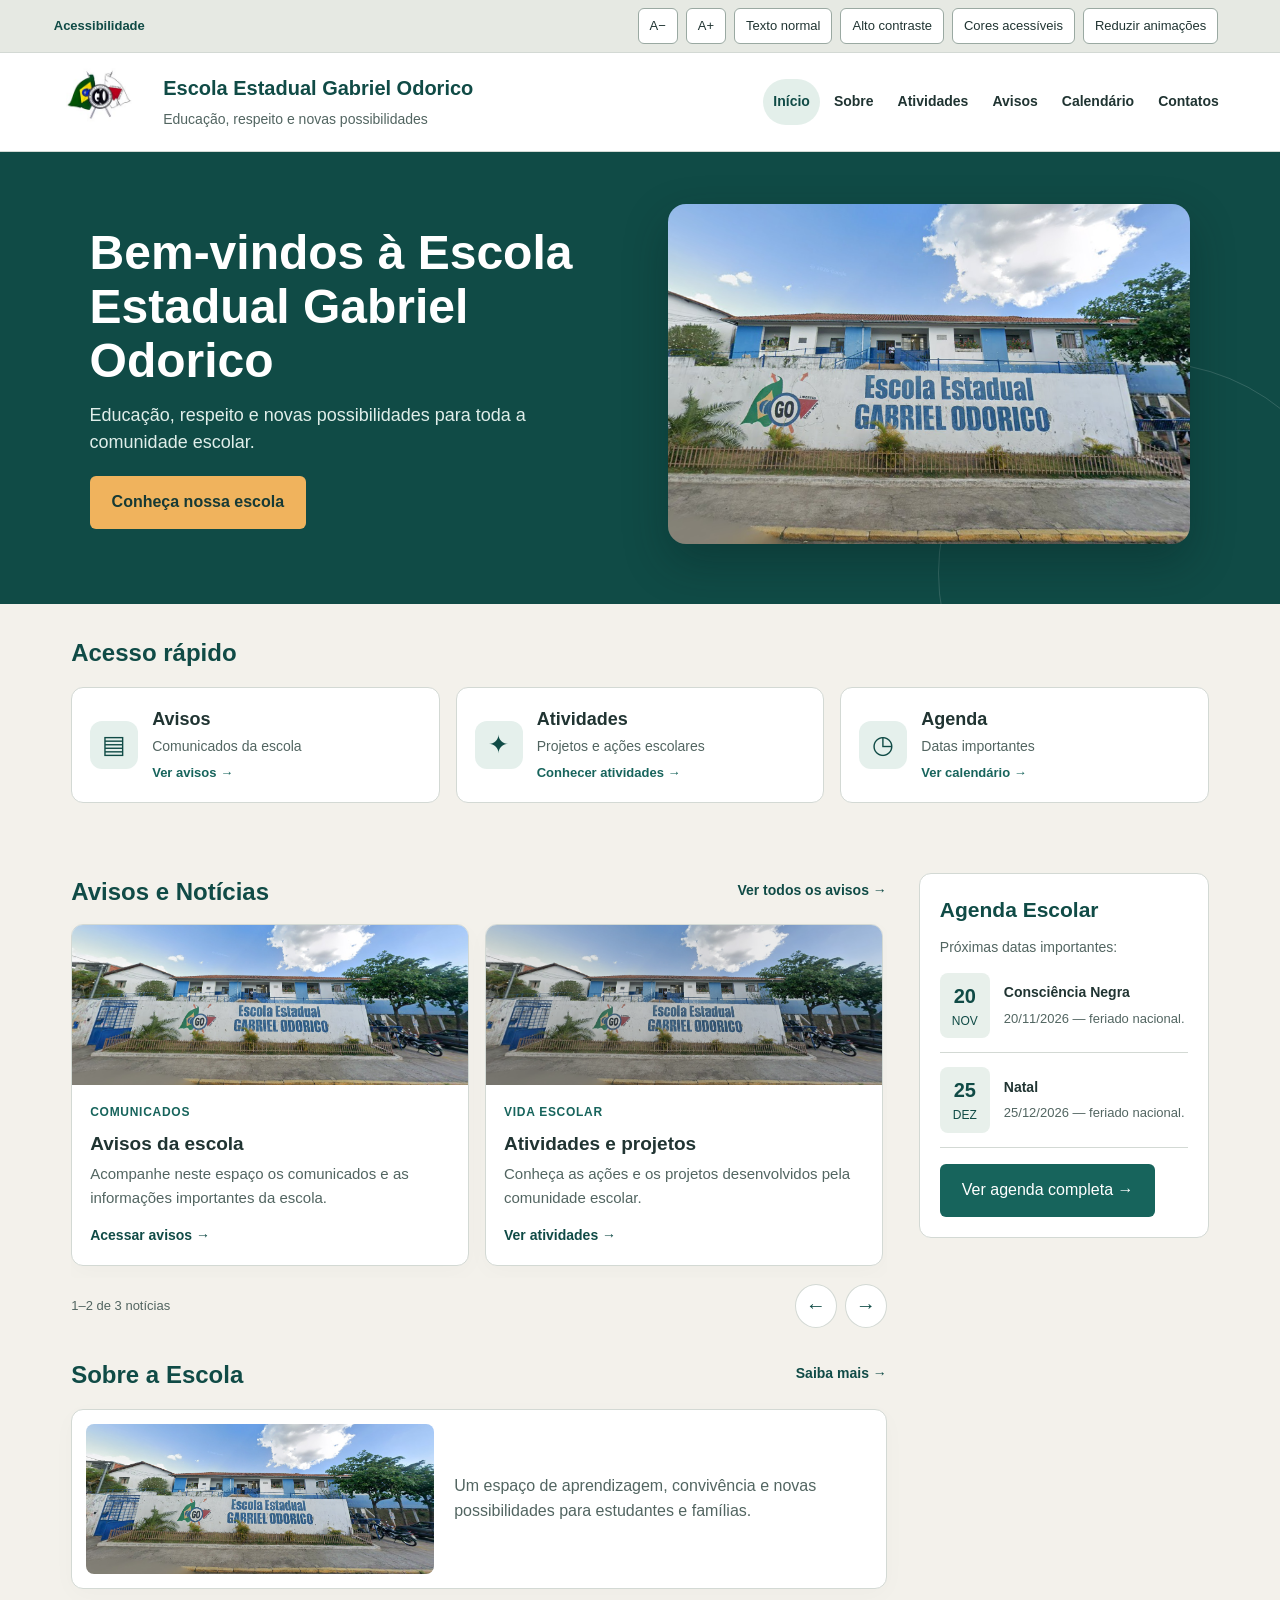
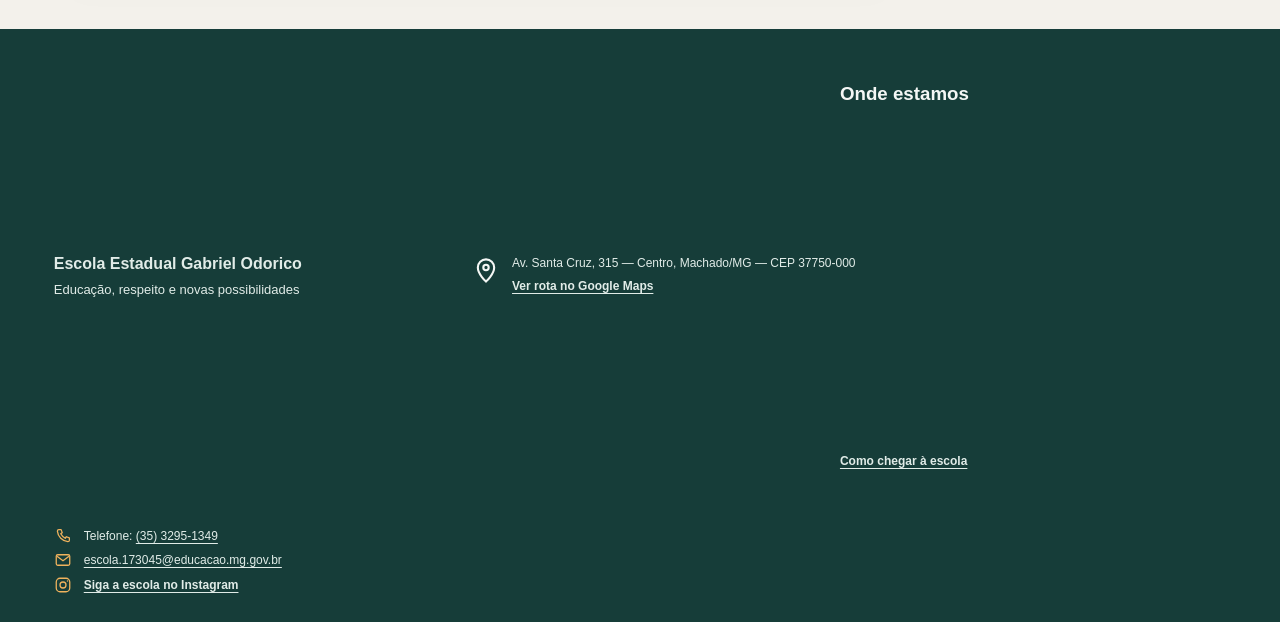
==== commit 46f4dad0: "Melhora visual responsivo e conecta planilha à agenda existente" ====
--- a/site-escola-gabriel-odorico-planilha-agenda/site-escola-gabriel-odorico-main/index.html
+++ b/site-escola-gabriel-odorico-planilha-agenda/site-escola-gabriel-odorico-main/index.html
@@ -57,7 +57,7 @@
             <a href="atividades.html">Atividades</a>
             <a href="noticias.html">Avisos</a>
             <a href="calendario.html">Calendário</a>
-            <a href="#contato">Contato</a>
+            <a href="contatos.html">Contatos</a>
         </nav>
 
     </header>
@@ -229,7 +229,7 @@
             <aside class="eventos" aria-labelledby="agendaInicio">
                 <h2 id="agendaInicio">Agenda Escolar</h2>
                 <p class="feed-status" id="agendaStatus" role="status" aria-live="polite"></p>
-                <p>Próximas datas importantes de 2026:</p>
+                <p>Próximas datas importantes:</p>
 
                 <div class="evento">
                     <div class="data"><strong>20</strong><span>NOV</span></div>
@@ -345,10 +345,12 @@
         </div>
 
 
+    <a data-facebook hidden target="_blank" rel="noopener noreferrer">Facebook da escola ↗</a>
     </footer>
 
     <!-- JAVASCRIPT -->
 
+    <script src="config.js"></script>
     <script src="script.js"></script>
 
 </body>
--- a/site-escola-gabriel-odorico-planilha-agenda/site-escola-gabriel-odorico-main/style.css
+++ b/site-escola-gabriel-odorico-planilha-agenda/site-escola-gabriel-odorico-main/style.css
@@ -1743,3 +1743,57 @@
 /* Datas com eventos publicados na planilha */
 .dia-com-evento { outline: 2px solid #1976d2; outline-offset: -2px; position: relative; }
 .marcador-evento { color: #1976d2; font-weight: 800; margin-left: 3px; }
+
+/* Refinamentos para desktop e celular */
+[hidden] { display: none !important; }
+img { max-width: 100%; }
+a, button, input, select { -webkit-tap-highlight-color: transparent; }
+button, input, select { font: inherit; }
+button, .menu a, .contato-card a { min-height: 44px; }
+input:focus-visible, select:focus-visible, [tabindex]:focus-visible { outline: 3px solid #155eef; outline-offset: 3px; }
+.container { padding-bottom: 40px; }
+.cabecalho { box-shadow: 0 3px 16px #163d3908; }
+.noticia, .contato-card, .apresentacao-escola { box-shadow: 0 6px 24px #163d3906; }
+.noticia p { font-size: 15px; line-height: 1.6; white-space: pre-line; }
+.noticia h3 { font-size: 19px; line-height: 1.35; }
+.noticia-conteudo { overflow-wrap: anywhere; }
+.noticias-section > .noticias { grid-template-columns: repeat(2, minmax(0, 1fr)); gap: 20px; }
+.noticias-section > .noticias .noticia { flex-direction: column; padding: 24px; border-radius: 14px; border-top: 3px solid var(--cor-destaque); }
+.noticias-section > .noticias .imagem-placeholder { display: none; }
+.etiqueta { color: var(--cor-destaque-escura); font-size: 12px; font-weight: 700; letter-spacing: .03em; }
+.filtros-noticias { display: flex; gap: 16px; margin: 24px 0; padding: 20px; border: 1px solid var(--cor-borda); border-radius: 12px; background: var(--cor-superficie); }
+.filtros-noticias label { display: grid; gap: 6px; flex: 1; font-weight: 600; font-size: 14px; min-width: 0; }
+.filtros-noticias input, .filtros-noticias select { width: 100%; min-height: 46px; padding: 10px 12px; border: 1px solid #809a91; border-radius: 7px; color: var(--cor-texto); background: var(--cor-superficie); }
+.estado-vazio { padding: 24px; color: var(--cor-secundaria); grid-column: 1 / -1; }
+.dia-hoje { background: #e3efea; font-weight: 800; border: 2px solid var(--cor-destaque); }
+.dia-com-evento { outline-color: var(--cor-destaque); }
+.evento p { overflow-wrap: anywhere; }
+.cabecalho-pagina { padding: 20px 0 30px; max-width: 700px; }
+.cabecalho-pagina h2 { font-size: clamp(32px, 5vw, 48px); color: var(--cor-destaque-escura); margin: 8px 0; }
+.sobretitulo { color: var(--cor-destaque); font-weight: 700; font-size: 12px; letter-spacing: .13em; }
+.contatos-grid { display: grid; grid-template-columns: repeat(2, minmax(0, 1fr)); gap: 20px; margin: 24px 0 40px; }
+.contato-card { padding: 28px; border: 1px solid var(--cor-borda); border-radius: 16px; background: var(--cor-superficie); min-width: 0; }
+.contato-card h3 { font-size: 23px; margin: 8px 0; color: var(--cor-destaque-escura); }
+.contato-card p { color: var(--cor-secundaria); margin-bottom: 16px; white-space: pre-line; }
+.contato-card a { display: block; color: var(--cor-destaque); font-weight: 700; overflow-wrap: anywhere; text-decoration: underline; text-underline-offset: 4px; padding: 8px 0; }
+.rodape a, .rodape p { overflow-wrap: anywhere; }
+@media (min-width: 1001px) { .cabecalho { gap: 16px; } .menu a { padding: 12px 10px; } .identidade h1 { font-size: 20px; } }
+@media (max-width: 700px) {
+    .titulo-secao { flex-wrap: wrap; align-items: flex-start; }
+    .titulo-secao a { white-space: normal; }
+    .noticias-section > .noticias, .contatos-grid { grid-template-columns: 1fr; }
+    .filtros-noticias { flex-direction: column; padding: 16px; }
+    .contato-card { padding: 22px; }
+    .acessibilidade { flex-wrap: wrap; }
+    .menu-mobile { min-width: 44px; }
+    .banner-texto h2 { font-size: clamp(28px, 7.5vw, 38px); }
+    .calendario-pagina { padding: 14px; }
+    .navegacao-calendario h2 { font-size: 21px; }
+}
+@media (max-width: 400px) {
+    .cabecalho { gap: 10px; padding: 12px 4%; }
+    .logo img { width: 58px; height: 54px; }
+    .identidade h1 { font-size: 16px; }
+    .identidade p { font-size: 11px; }
+    .dia-calendario { min-height: 40px; padding: 4px 1px; }
+}
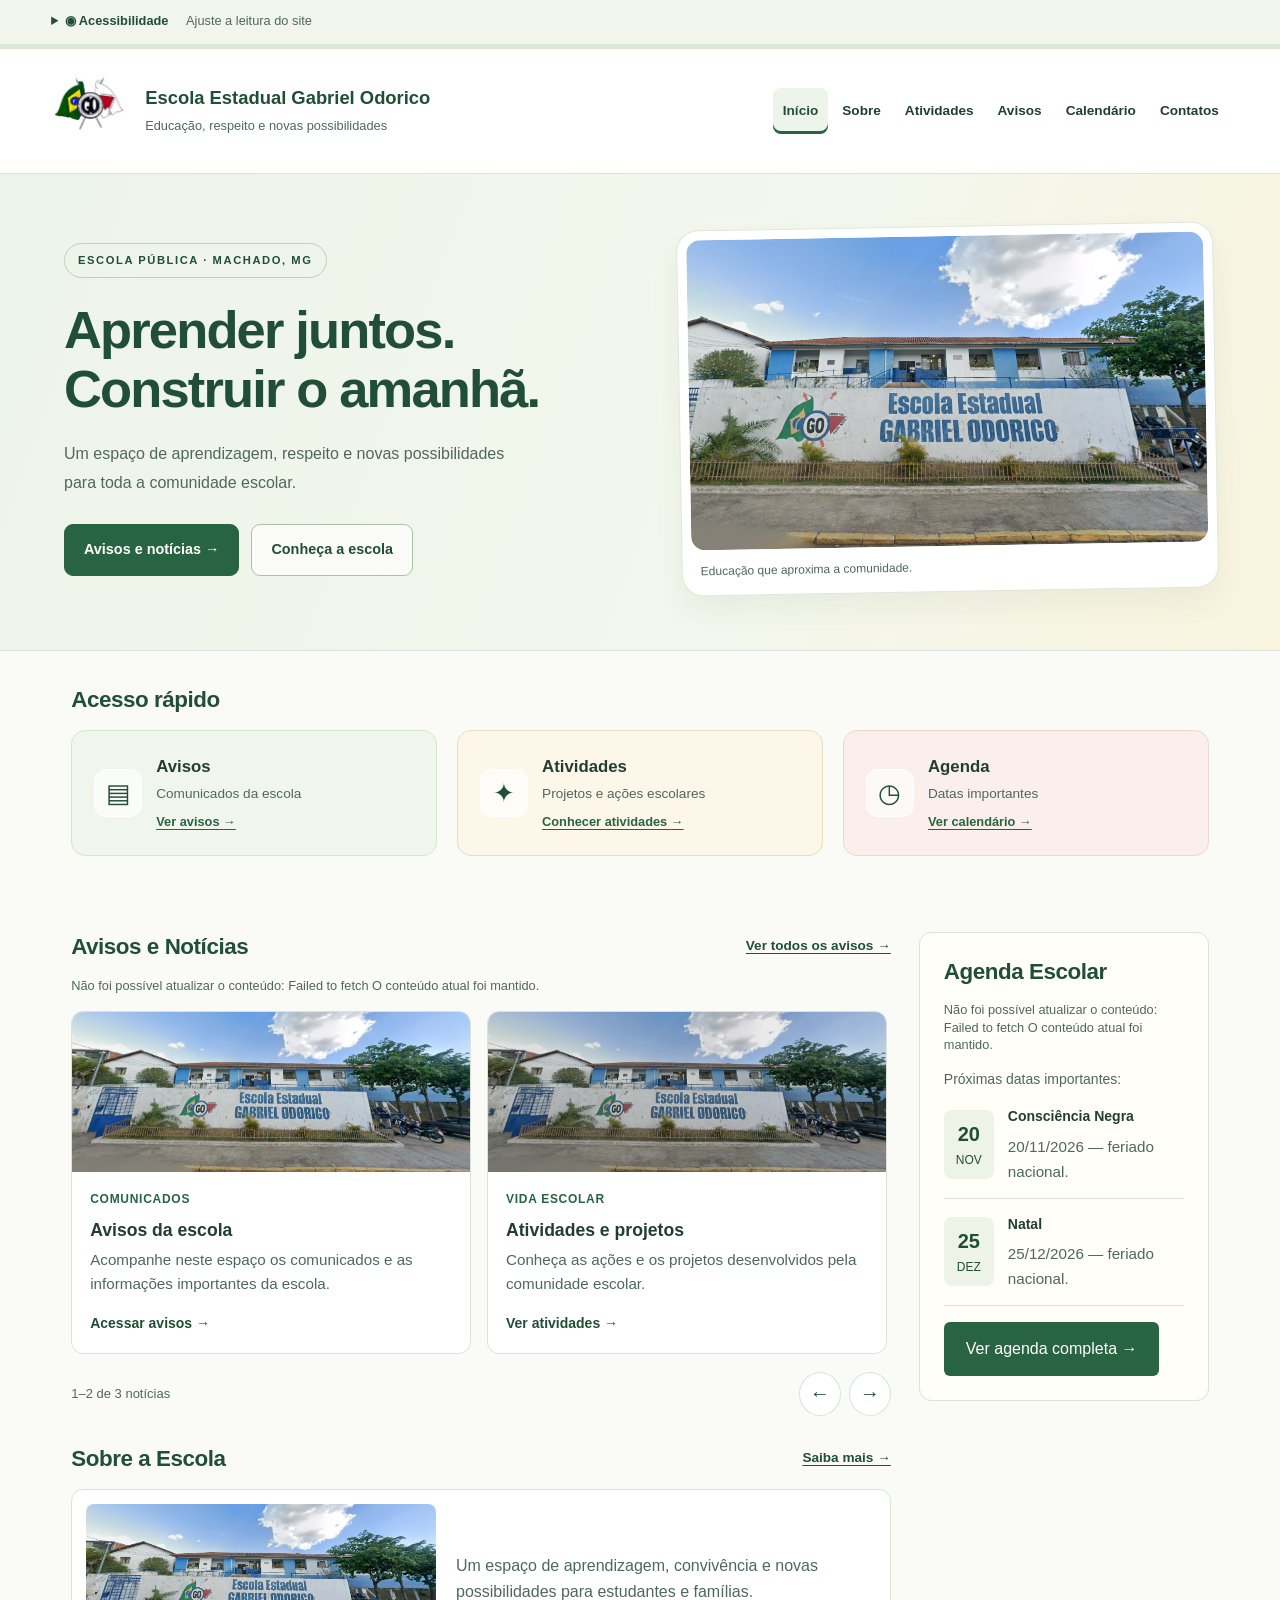
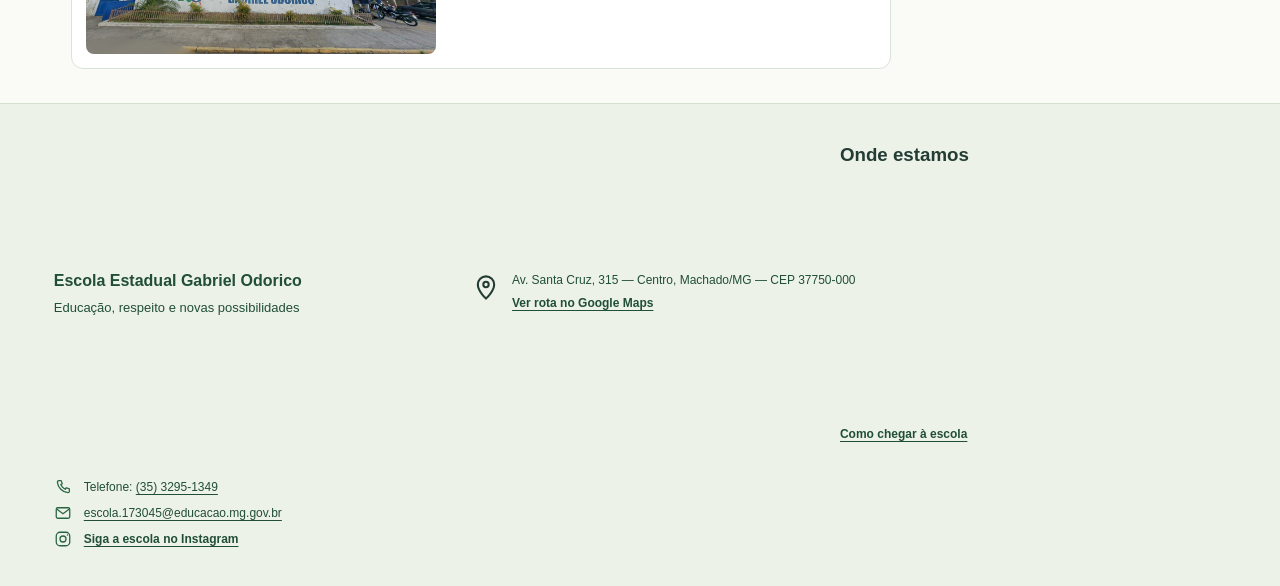
==== commit b9899db2: "Suaviza identidade visual e amplia acessibilidade em todas as páginas" ====
--- a/site-escola-gabriel-odorico-planilha-agenda/site-escola-gabriel-odorico-main/index.html
+++ b/site-escola-gabriel-odorico-planilha-agenda/site-escola-gabriel-odorico-main/index.html
@@ -14,22 +14,32 @@
 <body>
 
     <a class="pular-conteudo" href="#conteudo">Pular para o conteúdo</a>
-
-    <div class="acessibilidade" role="group" aria-label="Opções de acessibilidade">
-        <span class="acessibilidade-titulo">Acessibilidade</span>
-        <button type="button" id="diminuirFonte" aria-label="Diminuir tamanho do texto">A−</button>
-        <button type="button" id="aumentarFonte" aria-label="Aumentar tamanho do texto">A+</button>
-        <button type="button" id="restaurarFonte">Texto normal</button>
-        <button type="button" id="altoContraste" aria-pressed="false">Alto contraste</button>
-        <button type="button" id="coresAcessiveis" aria-pressed="false">Cores acessíveis</button>
-        <button type="button" id="reduzirAnimacoes" aria-pressed="false">Reduzir animações</button>
-        <span class="status-acessibilidade" id="statusAcessibilidade" role="status" aria-live="polite"></span>
-    </div>
-
-    <header class="cabecalho">
+    <details class="painel-acessibilidade" id="preferenciasAcessibilidade">
+        <summary><span aria-hidden="true">◉</span> Acessibilidade <span class="resumo-acessibilidade">Ajuste a leitura do site</span></summary>
+        <div class="acessibilidade" role="group" aria-label="Preferências de acessibilidade">
+            <div class="grupo-acessibilidade"><span>Tamanho do texto</span><div>
+                <button type="button" id="diminuirFonte" aria-label="Diminuir tamanho do texto">A−</button>
+                <output id="escalaFonte" aria-label="Tamanho atual do texto">100%</output>
+                <button type="button" id="aumentarFonte" aria-label="Aumentar tamanho do texto">A+</button>
+                <button type="button" id="restaurarFonte">Texto normal</button>
+            </div></div>
+            <div class="opcoes-acessibilidade">
+                <button type="button" id="altoContraste" aria-pressed="false">Alto contraste</button>
+                <button type="button" id="coresAcessiveis" aria-pressed="false">Cores alternativas</button>
+                <button type="button" id="reduzirAnimacoes" aria-pressed="false">Reduzir movimentos</button>
+                <button type="button" id="espacarTexto" aria-pressed="false">Mais espaço no texto</button>
+                <button type="button" id="destacarLinks" aria-pressed="false">Destacar links</button>
+            </div>
+            <p class="ajuda-acessibilidade">Use Tab para navegar, Enter para ativar e Esc para fechar os controles. Suas preferências ficam salvas neste navegador.</p>
+            <button type="button" id="restaurarPreferencias">Restaurar preferências</button>
+            <span class="status-acessibilidade" id="statusAcessibilidade" role="status" aria-live="polite"></span>
+        </div>
+    </details>
+
+<header class="cabecalho">
 
         <div class="logo">
-            <img src="515514932_17965787864923751_4791740859324778420_n.jpg" alt="Logo da escola">
+            <img src="515514932_17965787864923751_4791740859324778420_n.jpg" alt="Brasão da Escola Estadual Gabriel Odorico">
         </div>
 
         <div class="identidade">
@@ -69,13 +79,14 @@
 
         <div class="banner-texto">
 
-            <h2 id="tituloInicio">Bem-vindos à Escola Estadual Gabriel Odorico</h2>
+            <span class="sobretitulo-banner">ESCOLA PÚBLICA · MACHADO, MG</span>
+            <h2 id="tituloInicio">Aprender juntos.<br>Construir o amanhã.</h2>
 
             <p>
-                Educação, respeito e novas possibilidades para toda a comunidade escolar.
+                Um espaço de aprendizagem, respeito e novas possibilidades para toda a comunidade escolar.
             </p>
 
-            <a href="sobre.html" class="botao">Conheça nossa escola</a>
+            <div class="acoes-banner"><a href="noticias.html" class="botao">Avisos e notícias <span aria-hidden="true">→</span></a><a href="sobre.html" class="botao botao-secundario">Conheça a escola</a></div>
 
         </div>
 
@@ -83,7 +94,7 @@
 
             <img
                 src="Foto.png"
-                alt="Registro da Escola Estadual Gabriel Odorico">
+                alt="Fachada da Escola Estadual Gabriel Odorico em Machado"><span class="legenda-banner">Educação que aproxima a comunidade.</span>
 
         </div>
 
@@ -130,7 +141,7 @@
 
     <!-- CONTEÚDO PRINCIPAL -->
 
-    <main class="container" id="conteudo">
+    <main class="container" id="conteudo" tabindex="-1">
 
         <div class="conteudo-principal">
 
@@ -152,7 +163,7 @@
                     </div>
 
                     <p class="feed-status" id="feedStatus" role="status" aria-live="polite">
-                        
+
                     </p>
 
                     <div class="carrossel-noticias" role="group" aria-label="Carrossel de avisos e notícias">
@@ -345,7 +356,7 @@
         </div>
 
 
-    <a data-facebook hidden target="_blank" rel="noopener noreferrer">Facebook da escola ↗</a>
+
     </footer>
 
     <!-- JAVASCRIPT -->
@@ -355,4 +366,4 @@
 
 </body>
 
-</html>+</html>
--- a/site-escola-gabriel-odorico-planilha-agenda/site-escola-gabriel-odorico-main/style.css
+++ b/site-escola-gabriel-odorico-planilha-agenda/site-escola-gabriel-odorico-main/style.css
@@ -82,13 +82,13 @@
 }
 
 .identidade h1 {
-    font-size: 23px;
+    font-size: 1.4375rem;
     margin-bottom: 5px;
 }
 
 .identidade p {
     color: #666;
-    font-size: 14px;
+    font-size: 0.875rem;
 }
 
 .menu {
@@ -99,7 +99,7 @@
 
 .menu a {
     padding: 12px 15px;
-    font-size: 14px;
+    font-size: 0.875rem;
     border-radius: 4px;
 }
 
@@ -112,7 +112,7 @@
     display: none;
     background: none;
     border: none;
-    font-size: 28px;
+    font-size: 1.75rem;
     cursor: pointer;
 }
 
@@ -133,12 +133,12 @@
 }
 
 .banner-texto h2 {
-    font-size: 36px;
+    font-size: 2.25rem;
     margin-bottom: 15px;
 }
 
 .banner-texto p {
-    font-size: 18px;
+    font-size: 1.125rem;
     line-height: 1.5;
     margin-bottom: 20px;
 }
@@ -179,11 +179,11 @@
 }
 
 .titulo-secao h2 {
-    font-size: 24px;
+    font-size: 1.5rem;
 }
 
 .titulo-secao a {
-    font-size: 14px;
+    font-size: 0.875rem;
     white-space: nowrap;
 }
 
@@ -212,17 +212,17 @@
 
 .icone {
     display: block;
-    font-size: 35px;
+    font-size: 2.1875rem;
     margin-bottom: 10px;
 }
 
 .atalho h3 {
-    font-size: 18px;
+    font-size: 1.125rem;
     margin-bottom: 8px;
 }
 
 .atalho p {
-    font-size: 14px;
+    font-size: 0.875rem;
     color: #666;
     margin-bottom: 10px;
 }
@@ -252,7 +252,7 @@
 .feed-status {
     margin: -4px 0 12px;
     color: #555;
-    font-size: 12px;
+    font-size: 0.75rem;
     line-height: 1.4;
 }
 
@@ -345,13 +345,13 @@
     display: block;
 
     color: #777;
-    font-size: 11px;
+    font-size: 0.6875rem;
 
     margin-bottom: 5px;
 }
 
 .noticia h3 {
-    font-size: 14px;
+    font-size: 0.875rem;
     line-height: 1.2;
 
     margin: 0 0 8px 0;
@@ -360,7 +360,7 @@
 .noticia p {
     color: #666;
 
-    font-size: 12px;
+    font-size: 0.75rem;
     line-height: 1.35;
 
     margin-bottom: 8px;
@@ -369,7 +369,7 @@
 .noticia a {
     display: inline-block;
 
-    font-size: 12px;
+    font-size: 0.75rem;
     font-weight: bold;
 
     margin-top: auto;
@@ -386,7 +386,7 @@
 .sobre-introducao {
     margin: -2px 0 14px;
     color: #555;
-    font-size: 14px;
+    font-size: 0.875rem;
     line-height: 1.5;
 }
 
@@ -435,7 +435,7 @@
 }
 
 .destaque h3 {
-    font-size: 14px;
+    font-size: 0.875rem;
     line-height: 1.2;
 
     margin-bottom: 8px;
@@ -444,7 +444,7 @@
 .destaque p {
     color: #666;
 
-    font-size: 12px;
+    font-size: 0.75rem;
     line-height: 1.35;
 }
 
@@ -462,7 +462,7 @@
 }
 
 .eventos h2 {
-    font-size: 21px;
+    font-size: 1.3125rem;
     margin-bottom: 15px;
 }
 
@@ -488,20 +488,20 @@
 }
 
 .data strong {
-    font-size: 20px;
+    font-size: 1.25rem;
 }
 
 .data span {
-    font-size: 12px;
+    font-size: 0.75rem;
 }
 
 .evento h3 {
-    font-size: 14px;
+    font-size: 0.875rem;
     margin-bottom: 5px;
 }
 
 .evento p {
-    font-size: 13px;
+    font-size: 0.8125rem;
     color: #777;
 }
 
@@ -519,7 +519,7 @@
 .calendario p {
     color: #666;
 
-    font-size: 14px;
+    font-size: 0.875rem;
     line-height: 1.5;
 
     margin-bottom: 12px;
@@ -529,7 +529,7 @@
     width: 100%;
     border-collapse: collapse;
     text-align: center;
-    font-size: 13px;
+    font-size: 0.8125rem;
 }
 
 .calendario th,
@@ -577,7 +577,7 @@
     border-radius: 50%;
     background: #f7f7f7;
     color: #222;
-    font-size: 24px;
+    font-size: 1.5rem;
     cursor: pointer;
 }
 
@@ -599,7 +599,7 @@
 .dias-semana {
     padding-bottom: 8px;
     color: #666;
-    font-size: 13px;
+    font-size: 0.8125rem;
     font-weight: bold;
 }
 
@@ -617,7 +617,7 @@
     border: 1px solid #eee;
     border-radius: 5px;
     background: #fff;
-    font-size: 14px;
+    font-size: 0.875rem;
 }
 
 .dia-calendario.vazio {
@@ -646,7 +646,7 @@
 .lista-feriados-mes h3,
 .lista-eventos-escola h3 {
     margin-bottom: 10px;
-    font-size: 18px;
+    font-size: 1.125rem;
 }
 
 .feriado-mes {
@@ -662,7 +662,7 @@
 .feriado-mes p,
 #semFeriados {
     color: #666;
-    font-size: 13px;
+    font-size: 0.8125rem;
     line-height: 1.4;
 }
 
@@ -710,7 +710,7 @@
 }
 
 .rodape-escola h3 {
-    font-size: 16px;
+    font-size: 1rem;
     font-weight: 600;
 
     margin-bottom: 3px;
@@ -719,7 +719,7 @@
 }
 
 .rodape-escola p {
-    font-size: 13px;
+    font-size: 0.8125rem;
     color: #666;
 
     white-space: nowrap;
@@ -745,7 +745,7 @@
 }
 
 .endereco-texto p {
-    font-size: 12px;
+    font-size: 0.75rem;
     color: #666;
 
     line-height: 1.5;
@@ -757,7 +757,7 @@
     display: inline-block;
     margin-top: 5px;
     color: #333;
-    font-size: 12px;
+    font-size: 0.75rem;
     text-decoration: underline;
 }
 
@@ -788,7 +788,7 @@
 }
 
 .contato-item p {
-    font-size: 12px;
+    font-size: 0.75rem;
     color: #666;
 
     white-space: nowrap;
@@ -796,7 +796,7 @@
 
 .link-instagram {
     color: #666;
-    font-size: 12px;
+    font-size: 0.75rem;
     text-decoration: underline;
 }
 
@@ -823,7 +823,7 @@
 
 .status-acessibilidade {
     color: #333;
-    font-size: 12px;
+    font-size: 0.75rem;
 }
 
 .acessibilidade button {
@@ -899,7 +899,7 @@
 
 body.cores-acessiveis .marcador-feriado::after {
     content: "F";
-    font-size: 10px;
+    font-size: 0.625rem;
     font-weight: bold;
 }
 
@@ -971,11 +971,11 @@
     }
 
     .identidade h1 {
-        font-size: 16px;
+        font-size: 1rem;
     }
 
     .identidade p {
-        font-size: 12px;
+        font-size: 0.75rem;
     }
 
     .menu-mobile {
@@ -1009,11 +1009,11 @@
     }
 
     .banner-texto h2 {
-        font-size: 27px;
+        font-size: 1.6875rem;
     }
 
     .banner-texto p {
-        font-size: 16px;
+        font-size: 1rem;
     }
 
     .banner-imagem img {
@@ -1058,11 +1058,11 @@
     /* TÍTULOS */
 
     .titulo-secao h2 {
-        font-size: 20px;
+        font-size: 1.25rem;
     }
 
     .titulo-secao a {
-        font-size: 12px;
+        font-size: 0.75rem;
     }
 
 
@@ -1099,11 +1099,11 @@
     .seta-calendario {
         width: 36px;
         height: 36px;
-        font-size: 20px;
+        font-size: 1.25rem;
     }
 
     .dias-semana {
-        font-size: 11px;
+        font-size: 0.6875rem;
     }
 
     .grade-calendario {
@@ -1112,7 +1112,7 @@
 
     .dia-calendario {
         min-height: 44px;
-        font-size: 12px;
+        font-size: 0.75rem;
     }
 
 }
@@ -1141,7 +1141,7 @@
 .calendario td {
     text-align: center;
     padding: 4px 2px;
-    font-size: 13px;
+    font-size: 0.8125rem;
     height: 27px;
 }
 
@@ -1244,7 +1244,7 @@
 
 .banner-texto h2 {
     max-width: 620px;
-    font-size: clamp(30px, 4vw, 48px);
+    font-size: clamp(1.875rem, 4vw, 3rem);
     line-height: 1.12;
 }
 
@@ -1319,7 +1319,7 @@
     color: var(--cor-destaque-escura);
     background: #e5f0ec;
     border-radius: 12px;
-    font-size: 25px;
+    font-size: 1.5625rem;
 }
 
 .atalho h3 {
@@ -1332,7 +1332,7 @@
 
 .atalho-link {
     color: var(--cor-destaque);
-    font-size: 13px;
+    font-size: 0.8125rem;
     font-weight: 700;
 }
 
@@ -1397,7 +1397,7 @@
 
 .noticia small {
     color: var(--cor-destaque);
-    font-size: 12px;
+    font-size: 0.75rem;
     font-weight: 700;
     text-transform: uppercase;
     letter-spacing: .06em;
@@ -1405,18 +1405,18 @@
 
 .noticia h3 {
     margin-bottom: 0;
-    font-size: 18px;
+    font-size: 1.125rem;
 }
 
 .noticia p {
     margin-bottom: 10px;
-    font-size: 14px;
+    font-size: 0.875rem;
     line-height: 1.5;
 }
 
 .noticia a {
     margin-top: auto;
-    font-size: 14px;
+    font-size: 0.875rem;
 }
 
 .controles-carrossel {
@@ -1426,7 +1426,7 @@
     gap: 12px;
     padding-top: 6px;
     color: var(--cor-secundaria);
-    font-size: 13px;
+    font-size: 0.8125rem;
 }
 
 .botoes-carrossel {
@@ -1442,7 +1442,7 @@
     border: 1px solid var(--cor-borda);
     border-radius: 50%;
     cursor: pointer;
-    font-size: 20px;
+    font-size: 1.25rem;
 }
 
 .botoes-carrossel button:hover:not(:disabled) {
@@ -1481,7 +1481,7 @@
 .apresentacao-escola p {
     max-width: 420px;
     color: var(--cor-secundaria);
-    font-size: 16px;
+    font-size: 1rem;
 }
 
 .eventos {
@@ -1493,7 +1493,7 @@
 
 .eventos > p:not(.feed-status) {
     color: var(--cor-secundaria);
-    font-size: 14px;
+    font-size: 0.875rem;
 }
 
 .evento {
@@ -1576,7 +1576,7 @@
 .acessibilidade-titulo {
     margin-right: auto;
     color: var(--cor-destaque-escura);
-    font-size: 13px;
+    font-size: 0.8125rem;
     font-weight: 700;
 }
 
@@ -1587,7 +1587,7 @@
     background: var(--cor-superficie);
     border-color: #9aa9a2;
     border-radius: 6px;
-    font-size: 13px;
+    font-size: 0.8125rem;
 }
 
 .acessibilidade button[aria-pressed="true"] {
@@ -1673,7 +1673,7 @@
     }
 
     .banner-texto h2 {
-        font-size: 32px;
+        font-size: 2rem;
     }
 
     .atalhos {
@@ -1754,30 +1754,30 @@
 .container { padding-bottom: 40px; }
 .cabecalho { box-shadow: 0 3px 16px #163d3908; }
 .noticia, .contato-card, .apresentacao-escola { box-shadow: 0 6px 24px #163d3906; }
-.noticia p { font-size: 15px; line-height: 1.6; white-space: pre-line; }
-.noticia h3 { font-size: 19px; line-height: 1.35; }
+.noticia p { font-size: 0.9375rem; line-height: 1.6; white-space: pre-line; }
+.noticia h3 { font-size: 1.1875rem; line-height: 1.35; }
 .noticia-conteudo { overflow-wrap: anywhere; }
 .noticias-section > .noticias { grid-template-columns: repeat(2, minmax(0, 1fr)); gap: 20px; }
 .noticias-section > .noticias .noticia { flex-direction: column; padding: 24px; border-radius: 14px; border-top: 3px solid var(--cor-destaque); }
 .noticias-section > .noticias .imagem-placeholder { display: none; }
-.etiqueta { color: var(--cor-destaque-escura); font-size: 12px; font-weight: 700; letter-spacing: .03em; }
+.etiqueta { color: var(--cor-destaque-escura); font-size: 0.75rem; font-weight: 700; letter-spacing: .03em; }
 .filtros-noticias { display: flex; gap: 16px; margin: 24px 0; padding: 20px; border: 1px solid var(--cor-borda); border-radius: 12px; background: var(--cor-superficie); }
-.filtros-noticias label { display: grid; gap: 6px; flex: 1; font-weight: 600; font-size: 14px; min-width: 0; }
+.filtros-noticias label { display: grid; gap: 6px; flex: 1; font-weight: 600; font-size: 0.875rem; min-width: 0; }
 .filtros-noticias input, .filtros-noticias select { width: 100%; min-height: 46px; padding: 10px 12px; border: 1px solid #809a91; border-radius: 7px; color: var(--cor-texto); background: var(--cor-superficie); }
 .estado-vazio { padding: 24px; color: var(--cor-secundaria); grid-column: 1 / -1; }
 .dia-hoje { background: #e3efea; font-weight: 800; border: 2px solid var(--cor-destaque); }
 .dia-com-evento { outline-color: var(--cor-destaque); }
 .evento p { overflow-wrap: anywhere; }
 .cabecalho-pagina { padding: 20px 0 30px; max-width: 700px; }
-.cabecalho-pagina h2 { font-size: clamp(32px, 5vw, 48px); color: var(--cor-destaque-escura); margin: 8px 0; }
-.sobretitulo { color: var(--cor-destaque); font-weight: 700; font-size: 12px; letter-spacing: .13em; }
+.cabecalho-pagina h2 { font-size: clamp(2rem, 5vw, 3rem); color: var(--cor-destaque-escura); margin: 8px 0; }
+.sobretitulo { color: var(--cor-destaque); font-weight: 700; font-size: 0.75rem; letter-spacing: .13em; }
 .contatos-grid { display: grid; grid-template-columns: repeat(2, minmax(0, 1fr)); gap: 20px; margin: 24px 0 40px; }
 .contato-card { padding: 28px; border: 1px solid var(--cor-borda); border-radius: 16px; background: var(--cor-superficie); min-width: 0; }
-.contato-card h3 { font-size: 23px; margin: 8px 0; color: var(--cor-destaque-escura); }
+.contato-card h3 { font-size: 1.4375rem; margin: 8px 0; color: var(--cor-destaque-escura); }
 .contato-card p { color: var(--cor-secundaria); margin-bottom: 16px; white-space: pre-line; }
 .contato-card a { display: block; color: var(--cor-destaque); font-weight: 700; overflow-wrap: anywhere; text-decoration: underline; text-underline-offset: 4px; padding: 8px 0; }
 .rodape a, .rodape p { overflow-wrap: anywhere; }
-@media (min-width: 1001px) { .cabecalho { gap: 16px; } .menu a { padding: 12px 10px; } .identidade h1 { font-size: 20px; } }
+@media (min-width: 1001px) { .cabecalho { gap: 16px; } .menu a { padding: 12px 10px; } .identidade h1 { font-size: 1.25rem; } }
 @media (max-width: 700px) {
     .titulo-secao { flex-wrap: wrap; align-items: flex-start; }
     .titulo-secao a { white-space: normal; }
@@ -1786,14 +1786,160 @@
     .contato-card { padding: 22px; }
     .acessibilidade { flex-wrap: wrap; }
     .menu-mobile { min-width: 44px; }
-    .banner-texto h2 { font-size: clamp(28px, 7.5vw, 38px); }
+    .banner-texto h2 { font-size: clamp(1.75rem, 7.5vw, 2.375rem); }
     .calendario-pagina { padding: 14px; }
-    .navegacao-calendario h2 { font-size: 21px; }
+    .navegacao-calendario h2 { font-size: 1.3125rem; }
 }
 @media (max-width: 400px) {
     .cabecalho { gap: 10px; padding: 12px 4%; }
     .logo img { width: 58px; height: 54px; }
-    .identidade h1 { font-size: 16px; }
-    .identidade p { font-size: 11px; }
+    .identidade h1 { font-size: 1rem; }
+    .identidade p { font-size: 0.6875rem; }
     .dia-calendario { min-height: 40px; padding: 4px 1px; }
 }
+
+/* Cores do brasão em tons suaves: verde, amarelo e vermelho. */
+:root {
+    --cor-texto: #233d35;
+    --cor-secundaria: #50675e;
+    --cor-fundo: #fafbf7;
+    --cor-superficie: #fff;
+    --cor-borda: #d9e3d9;
+    --cor-destaque: #286442;
+    --cor-destaque-escura: #204e36;
+    --cor-acento: #f2d889;
+    --cor-suave: #edf4e9;
+    --cor-rosa: #f8e8e3;
+}
+html { font-size: calc(100% * var(--escala-texto, 1)); scroll-padding-top: 20px; }
+body { background: var(--cor-fundo); font-size: 1rem; line-height: 1.65; }
+:focus-visible { outline: 3px solid #99520c; outline-offset: 4px; }
+#conteudo:focus { outline: none; }
+.pular-conteudo { position: fixed; z-index: 100; border-radius: 8px; }
+.pular-conteudo:focus { top: 10px; outline: 3px solid #99520c; }
+a { text-underline-offset: .2em; }
+button, summary, .menu a { touch-action: manipulation; }
+button:disabled { cursor: not-allowed; opacity: .55; }
+.cabecalho { padding: 22px max(4%, calc((100% - 1280px) / 2)); gap: 18px; border-top: 4px solid #dce8d5; box-shadow: none; }
+.logo { flex: 0 0 auto; }
+.logo img { width: 76px; height: 72px; }
+.identidade h1 { font-size: 1.15rem; line-height: 1.3; }
+.identidade p { font-size: .8rem; }
+.menu a { border-radius: 8px; padding: 12px 10px; font-size: .85rem; }
+.menu .ativo { background: var(--cor-suave); box-shadow: inset 0 -3px var(--cor-destaque); }
+.menu-mobile { border-radius: 8px; color: var(--cor-destaque-escura); }
+.banner { padding: 52px max(5%, calc((100% - 1240px) / 2)) 58px; gap: 56px; background: linear-gradient(110deg,#edf4e9 0%,#f4f7ed 62%,#faf4de 100%); color: var(--cor-texto); border-bottom: 1px solid var(--cor-borda); }
+.banner::before { display: none; }
+.banner-texto { flex: 1.08; }
+.sobretitulo-banner { display: inline-block; font-size: .7rem; color: var(--cor-destaque-escura); letter-spacing: .14em; font-weight: 700; padding: 7px 13px; border: 1px solid #bfd1b8; border-radius: 50px; margin-bottom: 22px; }
+.banner-texto h2 { font-size: clamp(2.15rem,4.1vw,3.5rem); font-weight: 750; line-height: 1.13; letter-spacing: -.035em; color: var(--cor-destaque-escura); max-width: 650px; margin-bottom: 22px; }
+.banner-texto p { color: var(--cor-secundaria); font-size: 1rem; max-width: 470px; line-height: 1.8; }
+.acoes-banner { display: flex; flex-wrap: wrap; gap: 12px; margin-top: 26px; }
+.banner .botao { background: var(--cor-destaque); color: #fff; border: 1px solid var(--cor-destaque); font-size: .9rem; padding: 13px 19px; border-radius: 9px; }
+.banner .botao:hover { background: var(--cor-destaque-escura); }
+.banner .botao-secundario { color: var(--cor-destaque-escura); background: #ffffffaa; border-color: #aac1a5; }
+.banner .botao-secundario:hover { background: #fff; }
+.banner-imagem { flex: 1; transform: rotate(-1deg); padding: 9px; border-radius: 22px; background: #fff; border: 1px solid #e1e7da; box-shadow: 0 14px 30px #244e3610; }
+.banner-imagem img { display: block; height: clamp(220px,25vw,310px); box-shadow: none; border-radius: 14px; object-position: center; }
+.legenda-banner { display: block; font-size: .75rem; color: var(--cor-secundaria); padding: 12px 9px 4px; }
+.container { max-width: 1240px; padding-top: 34px; padding-bottom: 34px; }
+.titulo-secao h2, .eventos h2 { font-size: 1.4rem; line-height: 1.3; letter-spacing: -.02em; }
+.titulo-secao a { font-size: .85rem; text-decoration: underline; }
+.atalhos { gap: 20px; }
+.atalho { padding: 22px; border-radius: 14px; box-shadow: none; }
+.atalho:nth-child(1) { background: #f1f6ed; border-color: #d8e4d2; }
+.atalho:nth-child(2) { background: #fcf7e8; border-color: #e9dfbc; }
+.atalho:nth-child(3) { background: #fbefeb; border-color: #ebd8d0; }
+.atalho .icone { font-size: 1.6rem; background: #ffffffaa; border: 1px solid #ffffff; }
+.atalho h3 { font-size: 1.05rem; }
+.atalho p { font-size: .85rem; }
+.atalho-link { font-size: .8rem; text-decoration: underline; }
+.conteudo-principal { margin-top: 8px; gap: 28px; }
+.noticia, .contato-card, .apresentacao-escola, .eventos { box-shadow: none; border-color: var(--cor-borda); }
+.noticia h3 { font-size: 1.1rem; }
+.noticia p, .evento p { font-size: .95rem; }
+.feed-status { font-size: .8rem; color: var(--cor-secundaria); margin: 0 0 14px; }
+.feed-status:empty { display: none; }
+.estado-vazio { border: 1px dashed #b6c8b1; border-radius: 10px; background: #f5f8f0; width: 100%; padding: 24px; font-size: .95rem; }
+.carrossel-noticias .estado-vazio { flex: 1 0 100%; }
+.eventos { background: #fffef8; padding: 24px; }
+.data { color: var(--cor-destaque-escura); background: #edf3e6; }
+.destaques-cards { gap: 20px; }
+.destaque { flex-direction: column; align-items: flex-start; padding: 24px; border-radius: 14px; border-color: var(--cor-borda); min-height: 180px; }
+.destaque .imagem-placeholder { width: 38px; height: 6px; border: 0; border-radius: 4px; background: #c9dcbf; }
+.destaque:nth-child(2) .imagem-placeholder { background: #ecd48b; }
+.destaque:nth-child(3) .imagem-placeholder { background: #e6b9ab; }
+.destaque .imagem-placeholder::before, .destaque .imagem-placeholder::after { display: none; }
+.destaque h3 { font-size: 1.1rem; }
+.destaque p { font-size: .95rem; line-height: 1.8; }
+.destaque p a { text-decoration: underline; color: var(--cor-destaque-escura); }
+.rodape { color: var(--cor-texto); background: #edf2e8; border-top: 1px solid #d4dfce; padding-top: 36px; padding-bottom: 36px; }
+.rodape-escola h3, .rodape-escola p, .endereco-texto p, .contato-item p, .rodape .link-mapa, .rodape .link-instagram, .rodape a { color: var(--cor-destaque-escura); }
+.contato-item svg { color: var(--cor-destaque); }
+.rodape-mapa { margin: 0; }
+.rodape-mapa iframe { height: 230px; }
+.painel-acessibilidade { background: #f1f5ec; border-bottom: 1px solid var(--cor-borda); }
+.painel-acessibilidade > summary { cursor: pointer; padding: 10px max(4%, calc((100% - 1280px) / 2)); font-size: .8rem; color: var(--cor-destaque-escura); min-height: 44px; font-weight: 700; }
+.resumo-acessibilidade { font-weight: 400; margin-left: 14px; color: var(--cor-secundaria); }
+.painel-acessibilidade .acessibilidade { position: static; display: flex; flex-wrap: wrap; justify-content: flex-start; align-items: center; padding: 20px max(4%, calc((100% - 1280px) / 2)); gap: 16px; background: #fff; border-top: 1px solid var(--cor-borda); }
+.grupo-acessibilidade { display: grid; gap: 8px; font-size: .85rem; }
+.grupo-acessibilidade > div { display: flex; align-items: center; gap: 8px; flex-wrap: wrap; }
+.opcoes-acessibilidade { display: flex; flex-wrap: wrap; gap: 8px; }
+.acessibilidade button { min-height: 44px; padding: 10px 13px; border: 1px solid #8ba286; font-size: .85rem; color: var(--cor-destaque-escura); background: #fff; }
+.acessibilidade button[aria-pressed="true"] { background: var(--cor-destaque-escura); color: #fff; border-width: 2px; }
+.acessibilidade output { min-width: 3em; text-align: center; font-variant-numeric: tabular-nums; }
+.ajuda-acessibilidade { flex-basis: 100%; font-size: .85rem; color: var(--cor-secundaria); }
+.status-acessibilidade { flex-basis: 100%; font-size: .85rem; min-height: 1em; }
+body.texto-espacado p, body.texto-espacado li, body.texto-espacado .noticia-conteudo, body.texto-espacado .contato-card { line-height: 2; letter-spacing: .08em; word-spacing: .12em; }
+body.links-destacados a { text-decoration: underline !important; text-decoration-thickness: 2px !important; font-weight: 700; }
+body.cores-acessiveis { --cor-texto:#172b45; --cor-secundaria:#344b67; --cor-fundo:#f4f6f9; --cor-destaque:#174f7a; --cor-destaque-escura:#123b63; --cor-suave:#e8f0fa; }
+body.cores-acessiveis .banner, body.cores-acessiveis .rodape { background: #edf2f9; }
+body.cores-acessiveis .atalho { background: #fff6d9; border-color: #9caaba; }
+body.cores-acessiveis .data { background: #fff2b3; }
+body.texto-ampliado .cabecalho { flex-wrap: wrap; }
+body.texto-ampliado .menu { width: 100%; flex-wrap: wrap; }
+body.texto-ampliado .banner, body.texto-ampliado .apresentacao-escola { display: flex; flex-direction: column; align-items: stretch; }
+body.texto-ampliado .banner-texto h2 { font-size: 2rem; }
+body.texto-ampliado .conteudo-principal, body.texto-ampliado .atalhos, body.texto-ampliado .destaques-cards, body.texto-ampliado .contatos-grid, body.texto-ampliado .noticias-section > .noticias { grid-template-columns: minmax(0,1fr); }
+body.texto-ampliado .rodape { grid-template-columns: minmax(0,1fr); }
+body.alto-contraste, body.alto-contraste * { background: #000 !important; background-image: none !important; color: #fff !important; border-color: #fff !important; box-shadow: none !important; }
+body.alto-contraste a { color: #fff281 !important; text-decoration: underline; }
+body.alto-contraste :focus-visible { outline-color: #fff281 !important; }
+body.alto-contraste button[aria-pressed="true"] { outline: 3px solid #fff281; outline-offset: -4px; }
+body.alto-contraste .marcador-feriado { background: #fff !important; }
+body.alto-contraste .dia-hoje { outline: 2px dashed #fff281; }
+@media (max-width:1000px) { .cabecalho { flex-wrap: wrap; } .menu { justify-content: flex-start; } }
+@media (max-width:700px) {
+    .banner { padding: 32px 5%; gap: 30px; }
+    .banner-texto h2 { font-size: 2.3rem; }
+    .banner-imagem { transform: none; width: 100%; }
+    .banner-imagem img { height: 230px; }
+    .sobretitulo-banner { letter-spacing: .08em; font-size: .65rem; margin-bottom: 18px; }
+    .resumo-acessibilidade { display: none; }
+    .container { padding-top: 28px; padding-bottom: 24px; }
+    .atalhos { gap: 12px; }
+    .atalho { padding: 18px; }
+    .eventos { grid-row: auto; }
+    .rodape { gap: 28px; }
+    .destaques-cards { grid-template-columns: minmax(0,1fr); }
+    .acessibilidade .opcoes-acessibilidade { display: grid; grid-template-columns: 1fr 1fr; width: 100%; }
+    .acessibilidade .opcoes-acessibilidade button { text-align: left; }
+}
+@media (max-width:600px) {
+    .cabecalho { padding: 14px 4%; flex-wrap: wrap; gap: 10px; }
+    .identidade { min-width: 0; }
+    .identidade h1 { font-size: .95rem; }
+    .identidade p { font-size: .7rem; }
+    .logo img { width: 52px; height: 54px; }
+    .menu { display: none; flex-direction: column; align-items: stretch; }
+    .menu.aberto { display: flex; }
+    .menu a { text-align: left; font-size: 1rem; }
+    .menu-mobile { display: block; min-width: 44px; min-height: 44px; }
+    .banner-texto h2 { font-size: 2.15rem; }
+    .acoes-banner { gap: 10px; }
+    .banner .botao { font-size: .85rem; padding: 12px 14px; }
+    .banner-texto p { font-size: .95rem; }
+    .contato-card { padding: 22px; }
+    .banner-imagem img { height: 200px; }
+}
+@media (forced-colors:active) { .atalho, .noticia, .evento, .dia-calendario { border: 1px solid CanvasText; } }
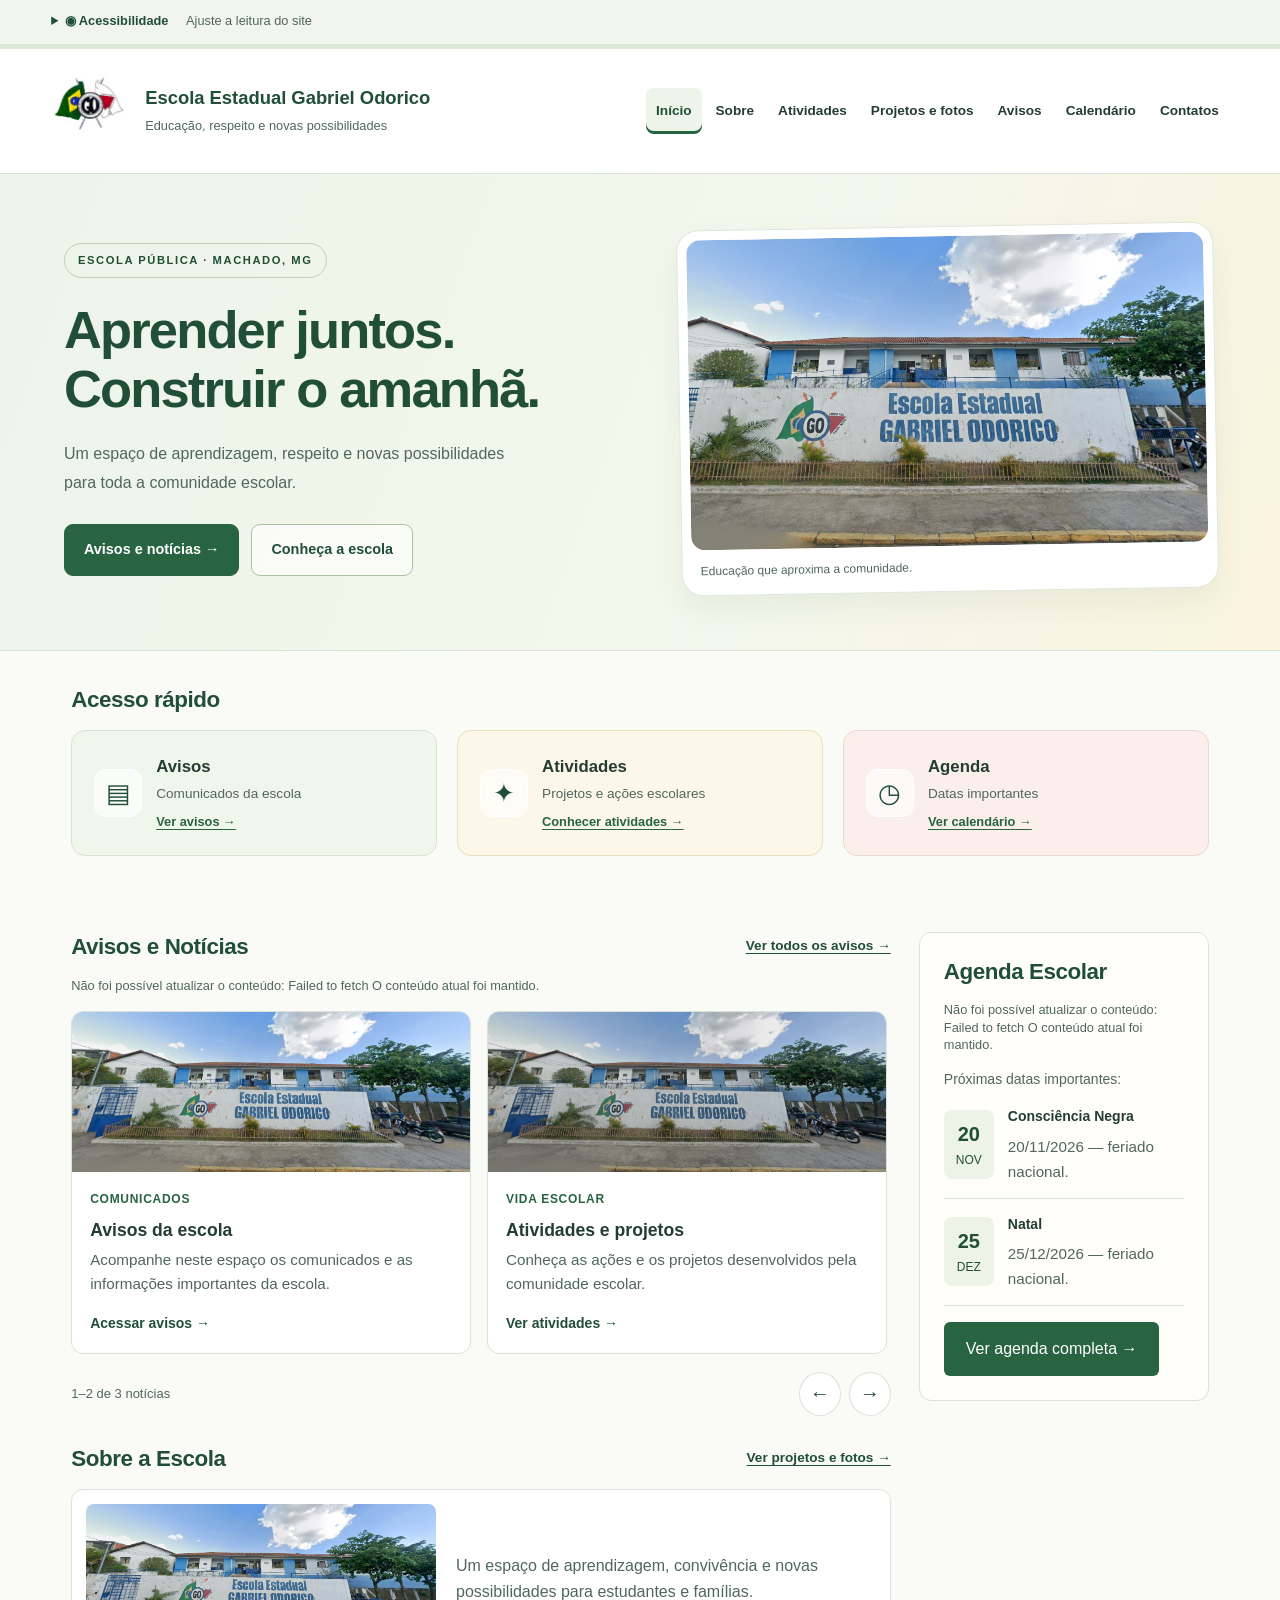
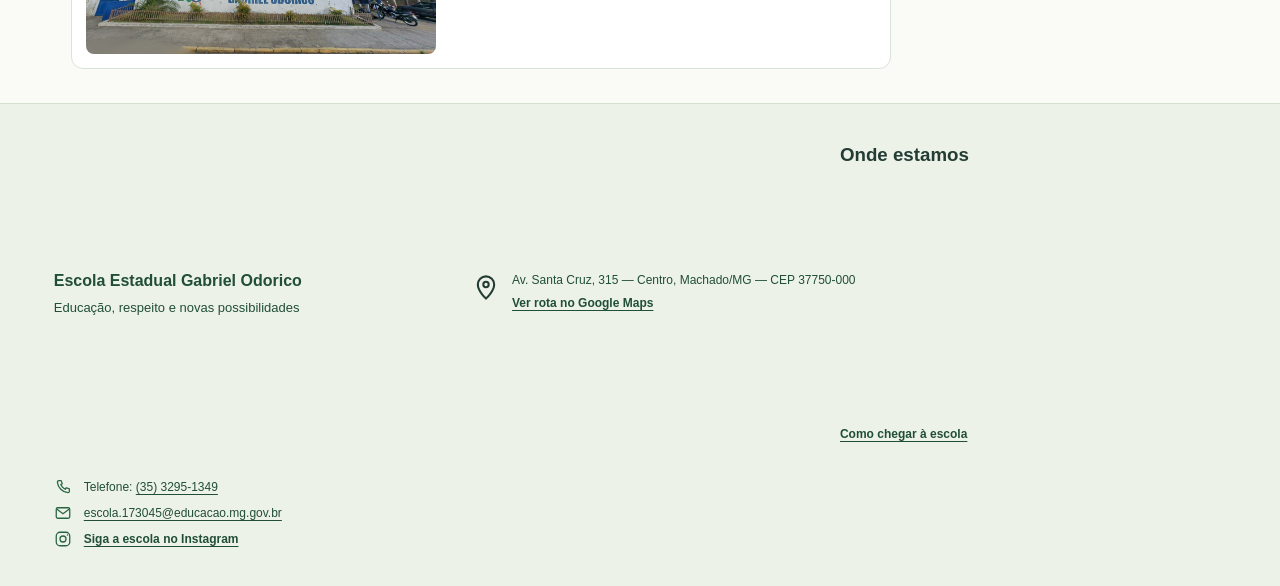
==== commit 94c6c4b2: "Adiciona projetos com álbuns separados e carrosséis acessíveis" ====
--- a/site-escola-gabriel-odorico-planilha-agenda/site-escola-gabriel-odorico-main/index.html
+++ b/site-escola-gabriel-odorico-planilha-agenda/site-escola-gabriel-odorico-main/index.html
@@ -65,6 +65,7 @@
             <a href="index.html" class="ativo" aria-current="page">Início</a>
             <a href="sobre.html">Sobre</a>
             <a href="atividades.html">Atividades</a>
+            <a href="projetos.html">Projetos e fotos</a>
             <a href="noticias.html">Avisos</a>
             <a href="calendario.html">Calendário</a>
             <a href="contatos.html">Contatos</a>
@@ -219,7 +220,7 @@
 
                         <h2>Sobre a Escola</h2>
 
-                        <a href="sobre.html">Saiba mais <span aria-hidden="true">→</span></a>
+                        <a href="projetos.html">Ver projetos e fotos <span aria-hidden="true">→</span></a>
 
                     </div>
 
--- a/site-escola-gabriel-odorico-planilha-agenda/site-escola-gabriel-odorico-main/style.css
+++ b/site-escola-gabriel-odorico-planilha-agenda/site-escola-gabriel-odorico-main/style.css
@@ -1943,3 +1943,35 @@
     .banner-imagem img { height: 200px; }
 }
 @media (forced-colors:active) { .atalho, .noticia, .evento, .dia-calendario { border: 1px solid CanvasText; } }
+
+/* Projetos e fotos cadastrados na planilha. */
+.grade-projetos { display:grid; grid-template-columns:repeat(2,minmax(0,1fr)); gap:24px; margin:22px 0 36px; }
+.card-projeto { min-width:0; border:1px solid var(--cor-borda); border-radius:16px; background:var(--cor-superficie); overflow:hidden; }
+.card-projeto figure { margin:0; }
+.card-projeto figure img { display:block; width:100%; aspect-ratio:16/10; object-fit:cover; }
+.foto-projeto-link { display:block; }
+.conteudo-projeto { padding:24px; }
+.conteudo-projeto h3 { font-size:1.35rem; line-height:1.35; color:var(--cor-destaque-escura); margin:10px 0; overflow-wrap:anywhere; }
+.conteudo-projeto p { white-space:pre-line; color:var(--cor-secundaria); overflow-wrap:anywhere; }
+.link-album { display:inline-block; padding:12px 0; margin-top:10px; color:var(--cor-destaque-escura); font-weight:700; text-decoration:underline; min-height:44px; }
+.fotos-projeto { margin:20px 0 0; }
+.fotos-projeto summary, .orientacoes-projetos summary { cursor:pointer; font-weight:700; padding:12px 0; min-height:44px; }
+.galeria-projeto { display:grid; grid-template-columns:repeat(2,minmax(0,1fr)); gap:12px; margin:12px 0; }
+.galeria-projeto img { border-radius:8px; }
+.foto-indisponivel { padding:24px; background:var(--cor-suave); color:var(--cor-secundaria); }
+.orientacoes-projetos { padding:18px 24px; border:1px solid var(--cor-borda); border-radius:14px; background:var(--cor-suave); margin-bottom:20px; }
+.orientacoes-projetos ol { padding-left:24px; margin:16px 0; }
+.orientacoes-projetos li { margin:10px 0; }
+.orientacoes-projetos .botao { margin-top:16px; background:var(--cor-destaque); color:#fff; }
+.filtros-projetos { align-items:flex-end; }
+.filtros-projetos .botao { background:var(--cor-destaque); color:#fff; white-space:nowrap; }
+.contador-projetos { font-size:.85rem; color:var(--cor-secundaria); }
+body.texto-ampliado .grade-projetos { grid-template-columns:minmax(0,1fr); }
+@media (max-width:1150px) and (min-width:601px) { .cabecalho { flex-wrap:wrap; } .menu { width:100%; flex-wrap:wrap; justify-content:center; } }
+@media (max-width:700px) { .grade-projetos { grid-template-columns:minmax(0,1fr); gap:20px; } .conteudo-projeto { padding:20px; } .orientacoes-projetos { padding:16px; } .filtros-projetos { align-items:stretch; } }
+
+.slides-projeto { display:flex; overflow-x:auto; scroll-snap-type:x mandatory; scrollbar-width:thin; scrollbar-color:var(--cor-destaque) var(--cor-suave); }
+.slides-projeto > figure { flex:0 0 100%; min-width:0; scroll-snap-align:start; }
+.slides-projeto .foto-indisponivel { min-height:220px; }
+.controles-projeto { display:flex; align-items:center; justify-content:space-between; gap:12px; padding:10px 16px; border-bottom:1px solid var(--cor-borda); font-size:.85rem; }
+.controles-projeto button { width:44px; height:44px; border:1px solid #8ba286; background:var(--cor-superficie); color:var(--cor-destaque-escura); border-radius:50%; font-size:1.2rem; cursor:pointer; }
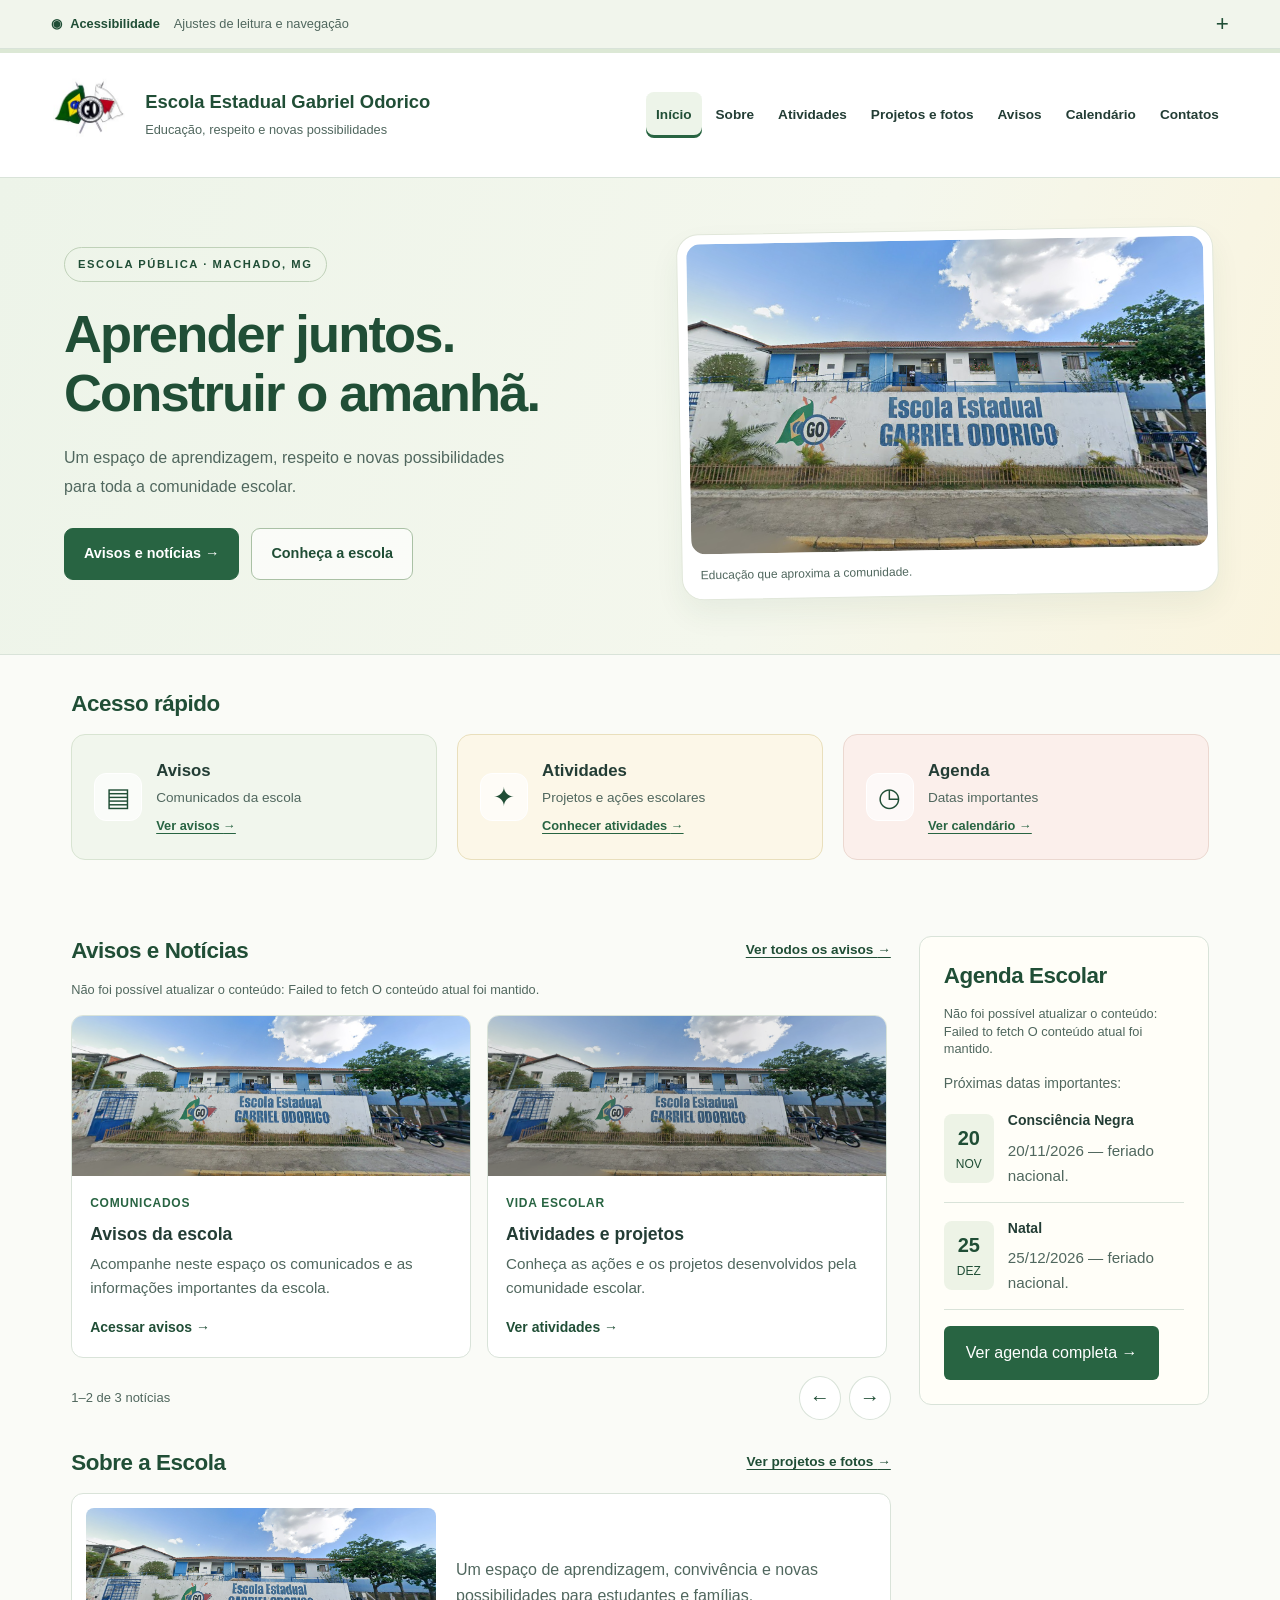
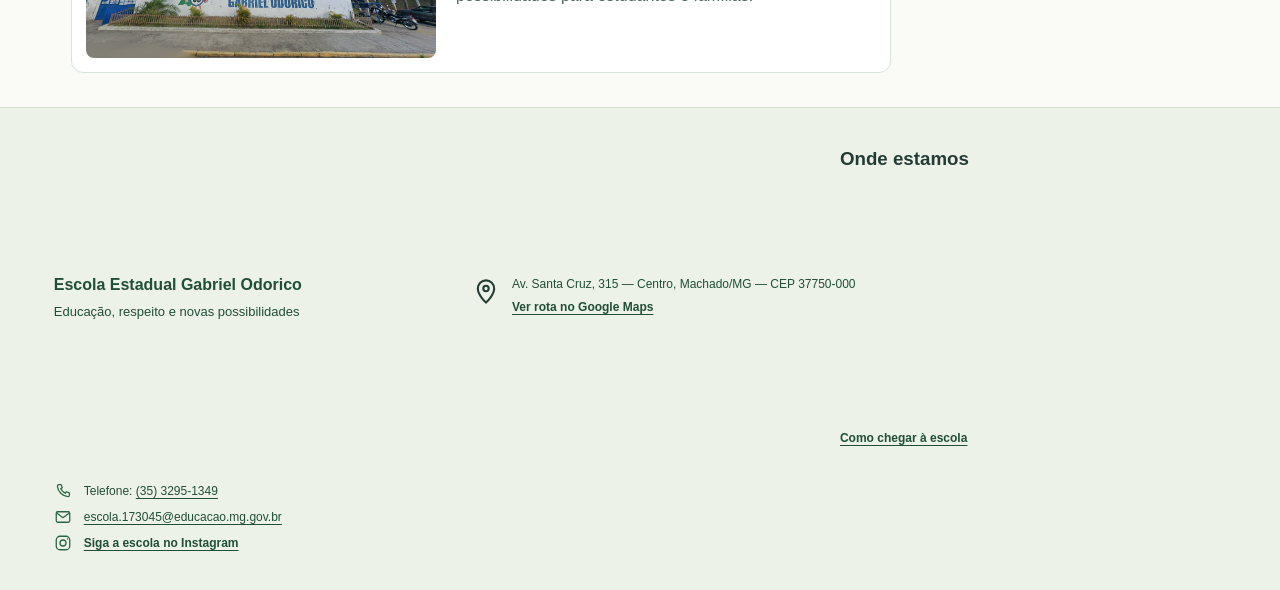
==== commit c811f510: "Amplia mapa em Contatos e corrige painel de acessibilidade responsivo" ====
--- a/site-escola-gabriel-odorico-planilha-agenda/site-escola-gabriel-odorico-main/index.html
+++ b/site-escola-gabriel-odorico-planilha-agenda/site-escola-gabriel-odorico-main/index.html
@@ -8,15 +8,16 @@
 
     <title>Escola Estadual Gabriel Odorico</title>
 
-    <link rel="stylesheet" href="style.css">
+    <link rel="stylesheet" href="style.css?v=20261108-contatos-a11y">
 </head>
 
 <body>
 
     <a class="pular-conteudo" href="#conteudo">Pular para o conteúdo</a>
     <details class="painel-acessibilidade" id="preferenciasAcessibilidade">
-        <summary><span aria-hidden="true">◉</span> Acessibilidade <span class="resumo-acessibilidade">Ajuste a leitura do site</span></summary>
-        <div class="acessibilidade" role="group" aria-label="Preferências de acessibilidade">
+        <summary aria-controls="opcoesAcessibilidade"><span class="titulo-painel-acessibilidade"><span aria-hidden="true">◉</span> Acessibilidade</span><span class="resumo-acessibilidade">Ajustes de leitura e navegação</span><span class="indicador-painel" aria-hidden="true">+</span></summary>
+        <div class="acessibilidade" id="opcoesAcessibilidade" role="group" aria-label="Preferências de acessibilidade">
+            <div class="acoes-acessibilidade"><button type="button" id="restaurarPreferencias">Restaurar preferências</button><button type="button" id="fecharAcessibilidade">Fechar opções <span aria-hidden="true">×</span></button></div>
             <div class="grupo-acessibilidade"><span>Tamanho do texto</span><div>
                 <button type="button" id="diminuirFonte" aria-label="Diminuir tamanho do texto">A−</button>
                 <output id="escalaFonte" aria-label="Tamanho atual do texto">100%</output>
@@ -31,7 +32,6 @@
                 <button type="button" id="destacarLinks" aria-pressed="false">Destacar links</button>
             </div>
             <p class="ajuda-acessibilidade">Use Tab para navegar, Enter para ativar e Esc para fechar os controles. Suas preferências ficam salvas neste navegador.</p>
-            <button type="button" id="restaurarPreferencias">Restaurar preferências</button>
             <span class="status-acessibilidade" id="statusAcessibilidade" role="status" aria-live="polite"></span>
         </div>
     </details>
@@ -363,7 +363,7 @@
     <!-- JAVASCRIPT -->
 
     <script src="config.js"></script>
-    <script src="script.js"></script>
+    <script src="script.js?v=20261108-contatos-a11y"></script>
 
 </body>
 
--- a/site-escola-gabriel-odorico-planilha-agenda/site-escola-gabriel-odorico-main/style.css
+++ b/site-escola-gabriel-odorico-planilha-agenda/site-escola-gabriel-odorico-main/style.css
@@ -1975,3 +1975,54 @@
 .slides-projeto .foto-indisponivel { min-height:220px; }
 .controles-projeto { display:flex; align-items:center; justify-content:space-between; gap:12px; padding:10px 16px; border-bottom:1px solid var(--cor-borda); font-size:.85rem; }
 .controles-projeto button { width:44px; height:44px; border:1px solid #8ba286; background:var(--cor-superficie); color:var(--cor-destaque-escura); border-radius:50%; font-size:1.2rem; cursor:pointer; }
+
+/* Painel nativo: esconder explicitamente o conteúdo quando fechado, inclusive em navegadores móveis. */
+.painel-acessibilidade { position:relative; min-width:0; }
+.painel-acessibilidade > summary { display:flex; align-items:center; gap:14px; justify-content:space-between; list-style:none; padding-top:12px; padding-bottom:12px; min-height:48px; }
+.painel-acessibilidade > summary::-webkit-details-marker { display:none; }
+.painel-acessibilidade > summary::marker { content:""; }
+.titulo-painel-acessibilidade { display:flex; align-items:center; gap:8px; }
+.resumo-acessibilidade { margin-left:0; margin-right:auto; }
+.indicador-painel { flex:0 0 auto; font-size:1.4rem; font-weight:400; line-height:1; }
+.painel-acessibilidade[open] .indicador-painel { transform:rotate(45deg); }
+.painel-acessibilidade:not([open]) > .acessibilidade { display:none; }
+.painel-acessibilidade[open] > .acessibilidade { display:grid; grid-template-columns:minmax(0,1fr); gap:18px; min-width:0; max-width:100%; }
+.painel-acessibilidade .acessibilidade > * { min-width:0; }
+.acoes-acessibilidade { display:flex; flex-wrap:wrap; justify-content:space-between; gap:10px; padding-bottom:14px; border-bottom:1px solid var(--cor-borda); }
+.painel-acessibilidade .acessibilidade button { white-space:normal; overflow-wrap:anywhere; max-width:100%; min-height:44px; line-height:1.45; }
+.painel-acessibilidade .opcoes-acessibilidade { display:grid; grid-template-columns:repeat(auto-fit,minmax(min(100%,14rem),1fr)); align-items:stretch; gap:10px; width:100%; }
+.painel-acessibilidade .opcoes-acessibilidade button { text-align:left; padding:12px 16px; border-radius:8px; }
+.painel-acessibilidade .opcoes-acessibilidade button[aria-pressed="true"]::before { content:"✓ "; }
+.painel-acessibilidade .grupo-acessibilidade > div { display:flex; flex-wrap:wrap; align-items:center; gap:10px; }
+.painel-acessibilidade .status-acessibilidade:empty { display:none; }
+.painel-acessibilidade .ajuda-acessibilidade { max-width:75ch; }
+.painel-acessibilidade #fecharAcessibilidade { font-weight:700; }
+/* Mapa em destaque na página Contatos. */
+.canais-contato { grid-template-columns:repeat(3,minmax(0,1fr)); margin-bottom:32px; }
+.localizacao-contato { display:grid; grid-template-columns:minmax(260px,.75fr) minmax(0,1.8fr); border:1px solid var(--cor-borda); border-radius:18px; background:var(--cor-superficie); overflow:hidden; margin:8px 0 44px; }
+.localizacao-info { min-width:0; padding:32px; align-self:center; }
+.localizacao-info h2 { color:var(--cor-destaque-escura); font-size:1.8rem; line-height:1.2; margin:14px 0 16px; }
+.localizacao-info p { color:var(--cor-secundaria); }
+.localizacao-info address { font-style:normal; line-height:1.85; margin:14px 0 24px; }
+.localizacao-info .botao-rota { background:var(--cor-destaque); color:#fff; display:block; text-align:center; padding:14px 16px; font-weight:700; line-height:1.5; }
+.link-mapa-completo { display:block; padding:12px 0; text-decoration:underline; color:var(--cor-destaque-escura); font-weight:700; }
+.ajuda-mapa { font-size:.8rem; line-height:1.7; margin-top:10px; }
+.mapa-contato { min-width:0; background:var(--cor-suave); }
+.mapa-contato iframe { display:block; width:100%; height:100%; min-height:520px; border:0; }
+body.texto-ampliado .localizacao-contato { grid-template-columns:minmax(0,1fr); }
+body.texto-ampliado .canais-contato { grid-template-columns:minmax(0,1fr); }
+@media (max-width:850px) {
+    .canais-contato { grid-template-columns:minmax(0,1fr); gap:16px; }
+    .localizacao-contato { grid-template-columns:minmax(0,1fr); }
+    .localizacao-info { padding:24px; }
+    .mapa-contato iframe { height:400px; min-height:400px; }
+}
+@media (max-width:450px) {
+    .painel-acessibilidade .acoes-acessibilidade { display:grid; grid-template-columns:minmax(0,1fr); }
+    .painel-acessibilidade #fecharAcessibilidade { grid-row:1; }
+    .painel-acessibilidade .grupo-acessibilidade > div { display:grid; grid-template-columns:44px minmax(0,1fr) 44px; }
+    .painel-acessibilidade #restaurarFonte { grid-column:1/-1; }
+    .painel-acessibilidade #diminuirFonte, .painel-acessibilidade #aumentarFonte { padding:8px 2px; }
+    .mapa-contato iframe { height:360px; min-height:360px; }
+    .localizacao-info { padding:22px; }
+}
